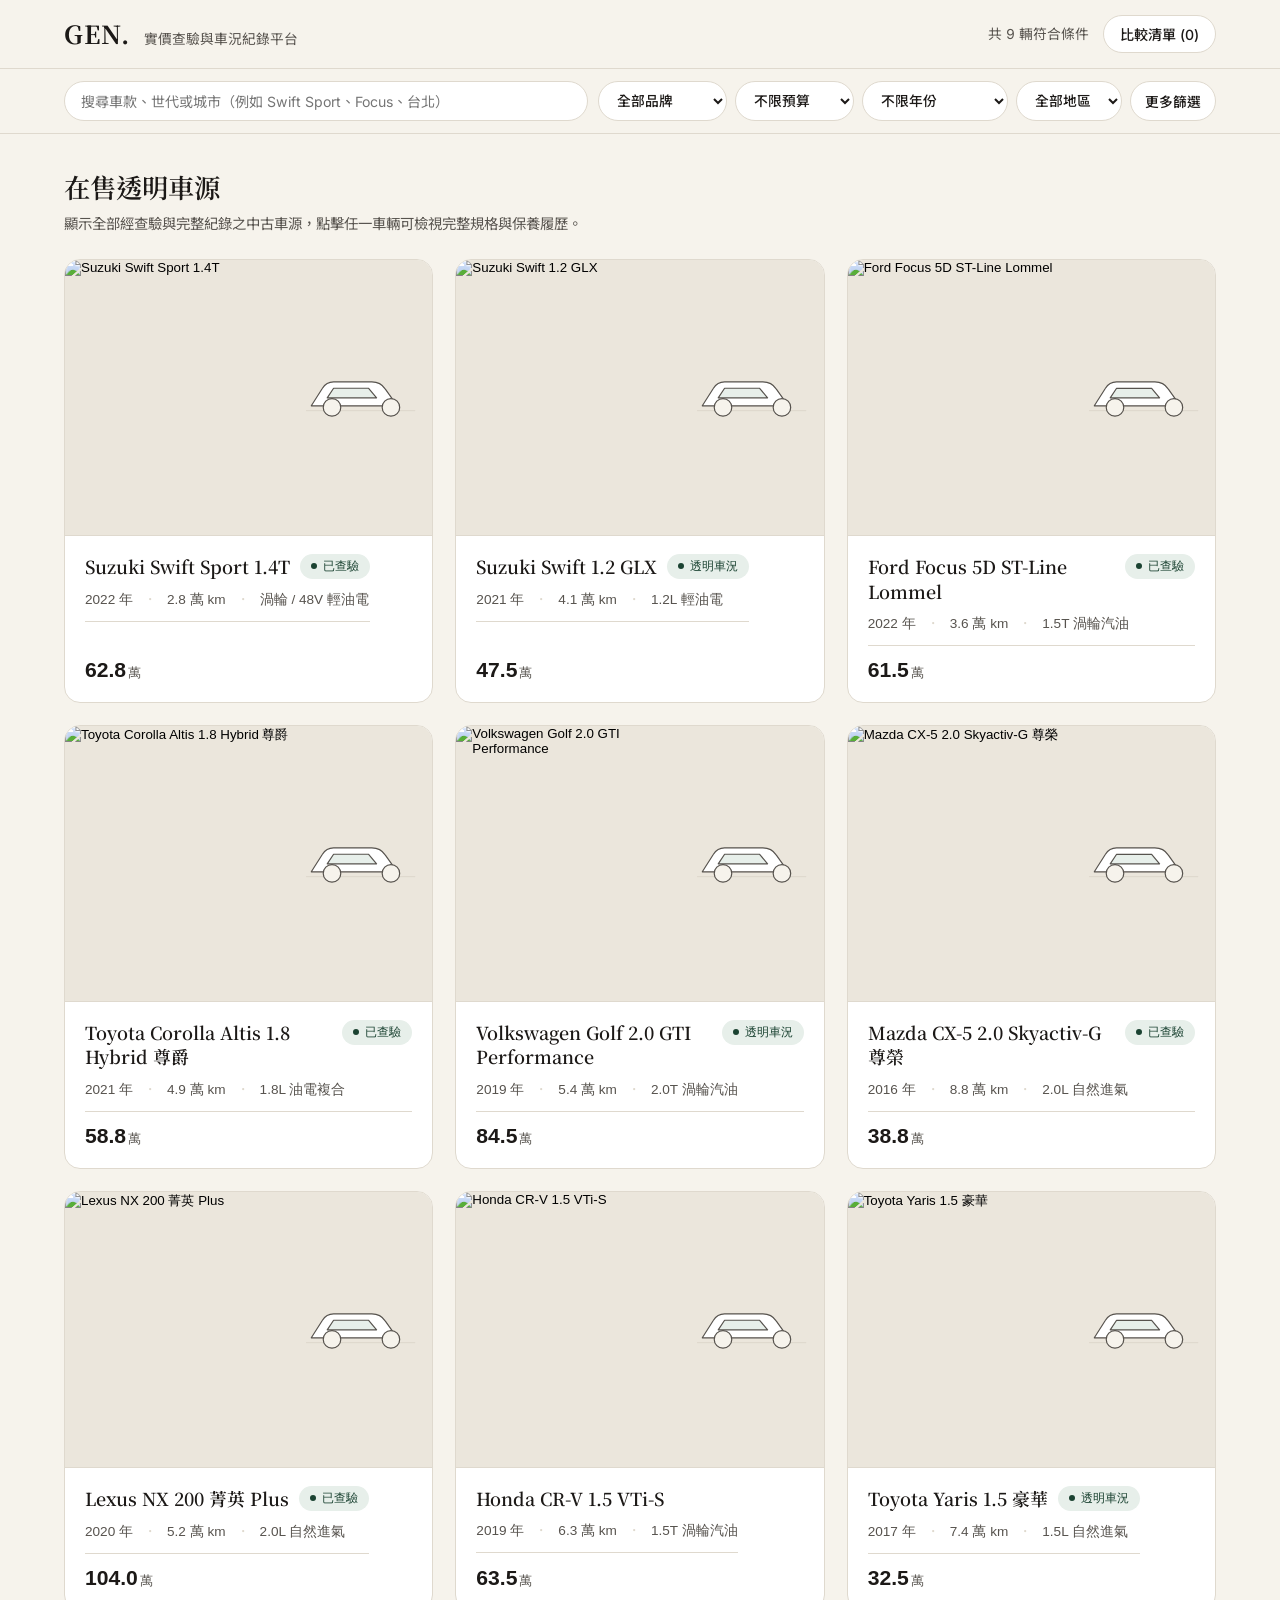
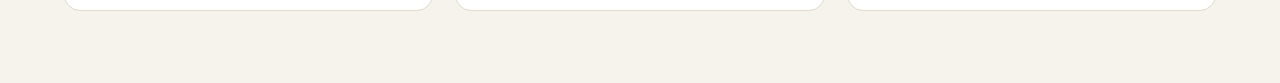
==== gen-market/index.html @ 0f8ecf7c "chore: update used car market database" ====
<!DOCTYPE html>
<html lang="zh-Hant-TW">
<head>
  <meta charset="UTF-8" />
  <meta name="viewport" content="width=device-width, initial-scale=1.0" />
  <title>GEN. — 透明誠實的中古車實價與規格平台</title>
  <link rel="preconnect" href="https://fonts.googleapis.com" />
  <link rel="preconnect" href="https://fonts.gstatic.com" crossorigin />
  <link href="https://fonts.googleapis.com/css2?family=Inter:wght@400;500;600&family=Noto+Sans+TC:wght@400;500;600&family=Noto+Serif+TC:wght@500;600;700&display=swap" rel="stylesheet" />
  <link rel="stylesheet" href="styles.css" />
</head>
<body>
  <!-- 簡潔單行頁首 -->
  <header class="site-header">
    <div class="container header-inner">
      <div class="brand-group">
        <a href="#" class="brand-wordmark">GEN.</a>
        <span class="brand-tagline">實價查驗與車況紀錄平台</span>
      </div>
      <div class="header-meta">
        <span class="result-count" id="resultCount">載入車源中...</span>
        <button type="button" class="btn-outline" id="btnCompareOpen">比較清單 (<span id="compareCount">0</span>)</button>
      </div>
    </div>
  </header>

  <!-- 1. 單行置頂冷靜篩選列 -->
  <div class="sticky-filter-bar">
    <div class="container filter-bar-inner">
      <div class="search-wrap">
        <input
          id="filterSearch"
          type="search"
          class="filter-search"
          placeholder="搜尋車款、世代或城市（例如 Swift Sport、Focus、台北）"
          aria-label="搜尋車款"
        />
      </div>

      <div class="filter-pills-row">
        <select id="filterBrand" class="pill-select" aria-label="選擇品牌">
          <option value="all">全部品牌</option>
        </select>

        <select id="filterBudget" class="pill-select" aria-label="預算區間">
          <option value="all">不限預算</option>
          <option value="0-35">35 萬以內</option>
          <option value="35-60">35 – 60 萬</option>
          <option value="60-90">60 – 90 萬</option>
          <option value="90-999">90 萬以上</option>
        </select>

        <select id="filterYear" class="pill-select" aria-label="出廠年份">
          <option value="all">不限年份</option>
          <option value="2022-2026">2022 年以後</option>
          <option value="2018-2021">2018 – 2021 年</option>
          <option value="2013-2017">2013 – 2017 年</option>
          <option value="2000-2012">2012 年以前</option>
        </select>

        <select id="filterCity" class="pill-select" aria-label="所在地區">
          <option value="all">全部地區</option>
          <option value="台北">台北</option>
          <option value="新北">新北</option>
          <option value="桃園">桃園</option>
          <option value="台中">台中</option>
          <option value="台南">台南</option>
          <option value="高雄">高雄</option>
        </select>

        <button type="button" class="pill-btn" id="btnMoreFilters">更多篩選</button>
      </div>
    </div>
  </div>

  <!-- 主列表區 -->
  <main class="container main-feed">
    <div class="feed-intro">
      <h1 class="feed-title">在售透明車源</h1>
      <p class="feed-sub" id="activeFilterSummary">顯示全部經查驗與完整紀錄之中古車源，點擊任一車輛可檢視完整規格與保養履歷。</p>
    </div>

    <div class="listing-grid" id="listingGrid"></div>

    <div class="empty-state hidden" id="emptyState">
      <h2 class="empty-title">目前沒有符合條件的車源</h2>
      <p>可以試著放寬預算區間或年份條件，或重設全部篩選。</p>
      <button type="button" class="btn-primary" id="btnResetFilters">重設全部篩選</button>
    </div>
  </main>

  <!-- 「更多篩選」右側滑出抽屜 -->
  <div class="drawer-backdrop" id="filterDrawerBackdrop" aria-hidden="true">
    <aside class="drawer-panel drawer-sm" role="dialog" aria-modal="true" aria-labelledby="filterDrawerTitle">
      <div class="drawer-header">
        <h2 class="drawer-title" id="filterDrawerTitle">更多篩選條件</h2>
        <button type="button" class="btn-ghost" id="btnCloseFilterDrawer">關閉</button>
      </div>
      <div class="drawer-content filter-drawer-body">
        <div class="filter-group">
          <label for="filterFuel">動力型式</label>
          <select id="filterFuel" class="drawer-select">
            <option value="all">全部動力</option>
            <option value="汽油">純汽油</option>
            <option value="油電">油電 / 輕油電</option>
            <option value="渦輪">渦輪增壓</option>
          </select>
        </div>

        <div class="filter-group">
          <label for="filterTrans">變速箱型式</label>
          <select id="filterTrans" class="drawer-select">
            <option value="all">不限變速箱</option>
            <option value="自排">傳統自排 (AT)</option>
            <option value="CVT">CVT 無段變速</option>
            <option value="雙離合">雙離合器自手排</option>
            <option value="手排">純手排</option>
          </select>
        </div>

        <div class="filter-group">
          <label for="filterSort">排序方式</label>
          <select id="filterSort" class="drawer-select">
            <option value="default">預設綜合排序</option>
            <option value="price-asc">售價由低到高</option>
            <option value="price-desc">售價由高到低</option>
            <option value="year-desc">年份由新到舊</option>
            <option value="mileage-asc">里程由少到多</option>
          </select>
        </div>

        <label class="checkbox-row">
          <input type="checkbox" id="filterVerifiedOnly" />
          <span>僅顯示「已查驗 / 透明車況」車源</span>
        </label>
      </div>
      <div class="drawer-footer">
        <button type="button" class="btn-outline" id="btnResetInDrawer">清除條件</button>
        <button type="button" class="btn-primary" id="btnApplyFilterDrawer">套用篩選</button>
      </div>
    </aside>
  </div>

  <!-- 3. 車輛細節滑出抽屜 (Slide-Over Detail Drawer) -->
  <div class="drawer-backdrop" id="detailDrawerBackdrop" aria-hidden="true">
    <aside class="drawer-panel drawer-lg" role="dialog" aria-modal="true" aria-labelledby="detailTitle">
      <div class="drawer-header">
        <div class="drawer-header-meta" id="detailHeaderMeta"></div>
        <button type="button" class="btn-ghost" id="btnCloseDetailDrawer">關閉</button>
      </div>

      <div class="drawer-content">
        <div class="detail-hero">
          <div class="detail-photo-box">
            <img id="detailPhoto" alt="" />
          </div>
          <div class="detail-summary">
            <h2 class="detail-title" id="detailTitle"></h2>
            <p class="detail-subtitle" id="detailSubtitle"></p>
            <div class="detail-price-row">
              <span class="detail-price tabular" id="detailPrice"></span>
              <span class="detail-msrp tabular" id="detailMsrp"></span>
            </div>
            <div class="detail-key-strip tabular" id="detailKeyStrip"></div>
          </div>
        </div>

        <!-- 抽屜內三大乾淨頁籤 -->
        <div class="drawer-tabs" role="tablist">
          <button type="button" class="drawer-tab active" role="tab" data-tab="specs">核心規格</button>
          <button type="button" class="drawer-tab" role="tab" data-tab="records">保養與紀錄</button>
          <button type="button" class="drawer-tab" role="tab" data-tab="features">配備清單</button>
        </div>

        <div class="drawer-tab-panel" id="detailTabBody"></div>
      </div>

      <div class="drawer-footer">
        <button type="button" class="btn-outline" id="btnToggleCompare">加入比較清單</button>
        <button type="button" class="btn-primary" id="btnReserveView">預約現場看車</button>
      </div>
    </aside>
  </div>

  <!-- 比較清單抽屜 -->
  <div class="drawer-backdrop" id="compareDrawerBackdrop" aria-hidden="true">
    <aside class="drawer-panel drawer-lg" role="dialog" aria-modal="true" aria-labelledby="compareTitle">
      <div class="drawer-header">
        <h2 class="drawer-title" id="compareTitle">車款規格比較</h2>
        <button type="button" class="btn-ghost" id="btnCloseCompareDrawer">關閉</button>
      </div>
      <div class="drawer-content" id="compareBody"></div>
    </aside>
  </div>

  <script src="app.js"></script>
</body>
</html>
---- gen-market/styles.css ----
:root {
  --bg-cream: #F6F3EC;
  --bg-sand: #EBE6DC;
  --bg-white: #FFFFFF;
  --border-warm: #DFD9CE;
  --text-roast: #1C1917;
  --text-stone: #57534E;
  --text-muted: #78716C;
  --green-forest: #1B4332;
  --green-sage: #E7EFEA;

  --font-serif: "Noto Serif TC", Georgia, serif;
  --font-sans: "Inter", "Noto Sans TC", -apple-system, BlinkMacSystemFont, sans-serif;
  --radius-card: 16px;
}

* {
  box-sizing: border-box;
  margin: 0;
  padding: 0;
}

body {
  background-color: var(--bg-cream);
  color: var(--text-roast);
  font-family: var(--font-sans);
  line-height: 1.6;
  -webkit-font-smoothing: antialiased;
}

.tabular {
  font-variant-numeric: tabular-nums;
}

.hidden {
  display: none !important;
}

.container {
  max-width: 1200px;
  margin: 0 auto;
  padding: 0 24px;
}

/* Header */
.site-header {
  background-color: var(--bg-cream);
  border-bottom: 1px solid var(--border-warm);
}

.header-inner {
  height: 68px;
  display: flex;
  align-items: center;
  justify-content: space-between;
  gap: 16px;
}

.brand-group {
  display: flex;
  align-items: baseline;
  gap: 14px;
}

.brand-wordmark {
  font-family: var(--font-serif);
  font-size: 1.55rem;
  font-weight: 700;
  letter-spacing: 0.03em;
  color: var(--text-roast);
  text-decoration: none;
}

.brand-tagline {
  font-size: 0.86rem;
  color: var(--text-stone);
}

.header-meta {
  display: flex;
  align-items: center;
  gap: 14px;
}

.result-count {
  font-size: 0.86rem;
  color: var(--text-stone);
  font-variant-numeric: tabular-nums;
}

/* Buttons & Pills */
.btn-primary,
.btn-outline,
.btn-ghost {
  display: inline-flex;
  align-items: center;
  justify-content: center;
  border-radius: 9999px;
  font-family: var(--font-sans);
  font-size: 0.88rem;
  font-weight: 500;
  cursor: pointer;
  transition: background-color 0.16s ease, border-color 0.16s ease, color 0.16s ease;
}

.btn-primary {
  padding: 10px 22px;
  background-color: var(--green-forest);
  color: var(--bg-white);
  border: 1px solid var(--green-forest);
}

.btn-primary:hover {
  background-color: #143326;
  border-color: #143326;
}

.btn-outline {
  padding: 8px 16px;
  background-color: var(--bg-white);
  color: var(--text-roast);
  border: 1px solid var(--border-warm);
}

.btn-outline:hover {
  border-color: var(--green-forest);
  color: var(--green-forest);
}

.btn-ghost {
  padding: 6px 14px;
  background-color: var(--bg-cream);
  color: var(--text-roast);
  border: 1px solid var(--border-warm);
}

.btn-ghost:hover {
  border-color: var(--green-forest);
}

.trust-pill {
  display: inline-flex;
  align-items: center;
  gap: 6px;
  padding: 4px 11px;
  border-radius: 9999px;
  background-color: var(--green-sage);
  color: var(--green-forest);
  font-size: 0.78rem;
  font-weight: 500;
  white-space: nowrap;
}

.trust-pill::before {
  content: "";
  width: 6px;
  height: 6px;
  border-radius: 9999px;
  background-color: var(--green-forest);
}

/* 1. 單行置頂冷靜篩選列 */
.sticky-filter-bar {
  position: sticky;
  top: 0;
  z-index: 30;
  background-color: var(--bg-cream);
  border-bottom: 1px solid var(--border-warm);
  padding: 12px 0;
}

.filter-bar-inner {
  display: flex;
  align-items: center;
  gap: 10px;
}

.search-wrap {
  flex: 1 1 260px;
  min-width: 200px;
}

.filter-search {
  width: 100%;
  height: 40px;
  padding: 0 16px;
  border-radius: 9999px;
  border: 1px solid var(--border-warm);
  background-color: var(--bg-white);
  color: var(--text-roast);
  font-family: var(--font-sans);
  font-size: 0.88rem;
  outline: none;
  transition: border-color 0.16s ease;
}

.filter-search:focus {
  border-color: var(--green-forest);
}

.filter-pills-row {
  display: flex;
  align-items: center;
  gap: 8px;
  flex-wrap: wrap;
}

.pill-select,
.pill-btn {
  height: 40px;
  padding: 0 14px;
  border-radius: 9999px;
  border: 1px solid var(--border-warm);
  background-color: var(--bg-white);
  color: var(--text-roast);
  font-family: var(--font-sans);
  font-size: 0.86rem;
  font-weight: 500;
  cursor: pointer;
  outline: none;
  transition: border-color 0.16s ease, background-color 0.16s ease;
}

.pill-select:focus,
.pill-select:hover,
.pill-btn:hover {
  border-color: var(--green-forest);
}

.pill-btn.active {
  background-color: var(--green-sage);
  border-color: var(--green-forest);
  color: var(--green-forest);
}

/* Main Feed */
.main-feed {
  padding-top: 32px;
  padding-bottom: 72px;
}

.feed-intro {
  margin-bottom: 24px;
}

.feed-title {
  font-family: var(--font-serif);
  font-size: 1.65rem;
  font-weight: 600;
  color: var(--text-roast);
  margin-bottom: 4px;
}

.feed-sub {
  font-size: 0.9rem;
  color: var(--text-stone);
}

/* 2. 克制俐落的列表卡片 */
.listing-grid {
  display: grid;
  grid-template-columns: repeat(3, 1fr);
  gap: 22px;
}

.listing-card {
  background-color: var(--bg-white);
  border: 1px solid var(--border-warm);
  border-radius: var(--radius-card);
  overflow: hidden;
  cursor: pointer;
  text-align: left;
  display: flex;
  flex-direction: column;
  transition: border-color 0.18s ease;
}

.listing-card:hover {
  border-color: var(--green-forest);
}

.card-photo-wrap {
  width: 100%;
  aspect-ratio: 4 / 3;
  background-color: var(--bg-sand);
  border-bottom: 1px solid var(--border-warm);
  overflow: hidden;
  display: flex;
  align-items: center;
  justify-content: center;
}

.card-photo-wrap img {
  width: 100%;
  height: 100%;
  object-fit: cover;
  display: block;
}

.card-photo-fallback {
  width: 64%;
  height: 64%;
  color: var(--text-stone);
}

.card-body {
  padding: 18px 20px 20px;
  display: flex;
  flex-direction: column;
  gap: 12px;
  flex: 1;
}

.card-title-row {
  display: flex;
  align-items: flex-start;
  justify-content: space-between;
  gap: 10px;
}

.card-title {
  font-family: var(--font-serif);
  font-size: 1.12rem;
  font-weight: 600;
  line-height: 1.38;
  color: var(--text-roast);
}

/* 單行 3 項關鍵指標 */
.card-metrics-row {
  display: flex;
  align-items: center;
  gap: 10px;
  font-size: 0.85rem;
  color: var(--text-stone);
  font-variant-numeric: tabular-nums;
  padding-bottom: 12px;
  border-bottom: 1px solid var(--border-warm);
  white-space: nowrap;
  overflow: hidden;
  text-overflow: ellipsis;
}

.metric-sep {
  color: var(--border-warm);
}

.card-price-row {
  display: flex;
  align-items: baseline;
  justify-content: space-between;
  margin-top: auto;
}

.card-price {
  font-size: 1.32rem;
  font-weight: 600;
  color: var(--text-roast);
  font-variant-numeric: tabular-nums;
}

.card-price-unit {
  font-size: 0.84rem;
  font-weight: 400;
  color: var(--text-stone);
  margin-left: 2px;
}

/* Empty State */
.empty-state {
  background-color: var(--bg-white);
  border: 1px solid var(--border-warm);
  border-radius: var(--radius-card);
  padding: 48px 24px;
  text-align: center;
  display: grid;
  justify-items: center;
  gap: 12px;
}

.empty-title {
  font-family: var(--font-serif);
  font-size: 1.25rem;
  color: var(--text-roast);
}

.empty-state p {
  color: var(--text-stone);
  font-size: 0.92rem;
}

/* 3. 滑出抽屜 (Slide-Over Drawer) */
.drawer-backdrop {
  position: fixed;
  inset: 0;
  z-index: 60;
  background-color: rgba(28, 25, 23, 0.34);
  display: none;
  justify-content: flex-end;
}

.drawer-backdrop.open {
  display: flex;
}

.drawer-panel {
  height: 100%;
  background-color: var(--bg-white);
  border-left: 1px solid var(--border-warm);
  display: flex;
  flex-direction: column;
  animation: slideInRight 0.22s ease-out;
}

.drawer-sm {
  width: 100%;
  max-width: 400px;
}

.drawer-lg {
  width: 100%;
  max-width: 640px;
}

@keyframes slideInRight {
  from { transform: translateX(24px); opacity: 0.6; }
  to { transform: translateX(0); opacity: 1; }
}

.drawer-header {
  padding: 18px 24px;
  border-bottom: 1px solid var(--border-warm);
  display: flex;
  align-items: center;
  justify-content: space-between;
  gap: 12px;
}

.drawer-header-meta {
  display: flex;
  align-items: center;
  gap: 8px;
  flex-wrap: wrap;
}

.drawer-title {
  font-family: var(--font-serif);
  font-size: 1.25rem;
  font-weight: 600;
  color: var(--text-roast);
}

.drawer-content {
  flex: 1;
  overflow-y: auto;
  padding: 24px;
}

.drawer-footer {
  padding: 16px 24px;
  border-top: 1px solid var(--border-warm);
  background-color: var(--bg-cream);
  display: flex;
  justify-content: flex-end;
  gap: 10px;
}

/* Filter Drawer Body */
.filter-drawer-body {
  display: grid;
  gap: 20px;
  align-content: start;
}

.filter-group label {
  display: block;
  font-size: 0.86rem;
  font-weight: 500;
  color: var(--text-roast);
  margin-bottom: 8px;
}

.drawer-select {
  width: 100%;
  height: 42px;
  padding: 0 12px;
  border-radius: 10px;
  border: 1px solid var(--border-warm);
  background-color: var(--bg-cream);
  color: var(--text-roast);
  font-family: var(--font-sans);
  font-size: 0.9rem;
}

.checkbox-row {
  display: flex;
  align-items: center;
  gap: 10px;
  padding: 12px 14px;
  border-radius: 12px;
  border: 1px solid var(--border-warm);
  background-color: var(--bg-cream);
  font-size: 0.9rem;
  cursor: pointer;
}

.checkbox-row input {
  accent-color: var(--green-forest);
  width: 16px;
  height: 16px;
}

/* Detail Drawer Hero & Tabs */
.detail-hero {
  display: grid;
  grid-template-columns: 200px 1fr;
  gap: 20px;
  padding-bottom: 20px;
  border-bottom: 1px solid var(--border-warm);
  margin-bottom: 20px;
}

.detail-photo-box {
  width: 100%;
  aspect-ratio: 4 / 3;
  border-radius: 12px;
  border: 1px solid var(--border-warm);
  background-color: var(--bg-sand);
  overflow: hidden;
  display: flex;
  align-items: center;
  justify-content: center;
}

.detail-photo-box img {
  width: 100%;
  height: 100%;
  object-fit: cover;
}

.detail-title {
  font-family: var(--font-serif);
  font-size: 1.38rem;
  font-weight: 600;
  color: var(--text-roast);
  margin-bottom: 4px;
}

.detail-subtitle {
  font-size: 0.88rem;
  color: var(--text-stone);
  margin-bottom: 12px;
}

.detail-price-row {
  display: flex;
  align-items: baseline;
  gap: 12px;
  margin-bottom: 10px;
}

.detail-price {
  font-size: 1.55rem;
  font-weight: 600;
  color: var(--green-forest);
}

.detail-msrp {
  font-size: 0.85rem;
  color: var(--text-muted);
}

.detail-key-strip {
  font-size: 0.86rem;
  color: var(--text-stone);
}

.drawer-tabs {
  display: flex;
  gap: 8px;
  margin-bottom: 20px;
  border-bottom: 1px solid var(--border-warm);
  padding-bottom: 12px;
}

.drawer-tab {
  border-radius: 9999px;
  padding: 7px 16px;
  font-size: 0.86rem;
  font-weight: 500;
  background-color: var(--bg-cream);
  color: var(--text-stone);
  border: 1px solid var(--border-warm);
  cursor: pointer;
}

.drawer-tab.active {
  background-color: var(--green-forest);
  border-color: var(--green-forest);
  color: var(--bg-white);
}

.spec-table {
  display: grid;
  grid-template-columns: repeat(2, 1fr);
  gap: 10px;
}

.spec-item {
  padding: 12px 14px;
  border-radius: 12px;
  border: 1px solid var(--border-warm);
  background-color: var(--bg-cream);
}

.spec-k {
  font-size: 0.78rem;
  color: var(--text-stone);
  margin-bottom: 2px;
}

.spec-v {
  font-size: 0.92rem;
  font-weight: 500;
  color: var(--text-roast);
  font-variant-numeric: tabular-nums;
}

.record-list {
  display: grid;
  gap: 12px;
}

.record-card {
  padding: 14px 16px;
  border-radius: 12px;
  border: 1px solid var(--border-warm);
  background-color: var(--bg-cream);
}

.record-head {
  display: flex;
  justify-content: space-between;
  gap: 10px;
  font-weight: 500;
  font-size: 0.92rem;
  margin-bottom: 4px;
}

.record-note {
  font-size: 0.86rem;
  color: var(--text-stone);
}

.feature-group {
  margin-bottom: 18px;
}

.feature-group h4 {
  font-family: var(--font-serif);
  font-size: 1rem;
  margin-bottom: 10px;
  color: var(--text-roast);
}

.feature-pills {
  display: flex;
  flex-wrap: wrap;
  gap: 8px;
}

.feature-pill {
  padding: 6px 12px;
  border-radius: 9999px;
  border: 1px solid var(--border-warm);
  background-color: var(--bg-cream);
  font-size: 0.84rem;
  color: var(--text-roast);
}

/* Compare Table */
.compare-table {
  width: 100%;
  border-collapse: collapse;
  font-size: 0.88rem;
}

.compare-table th,
.compare-table td {
  padding: 10px 12px;
  border-bottom: 1px solid var(--border-warm);
  text-align: left;
}

.compare-table th {
  color: var(--text-stone);
  font-weight: 500;
  width: 110px;
}

/* RWD */
@media (max-width: 1024px) {
  .listing-grid {
    grid-template-columns: repeat(2, 1fr);
  }
  .filter-bar-inner {
    flex-direction: column;
    align-items: stretch;
  }
}

@media (max-width: 640px) {
  .listing-grid {
    grid-template-columns: 1fr;
  }
  .detail-hero,
  .spec-table {
    grid-template-columns: 1fr;
  }
  .brand-tagline {
    display: none;
  }
}
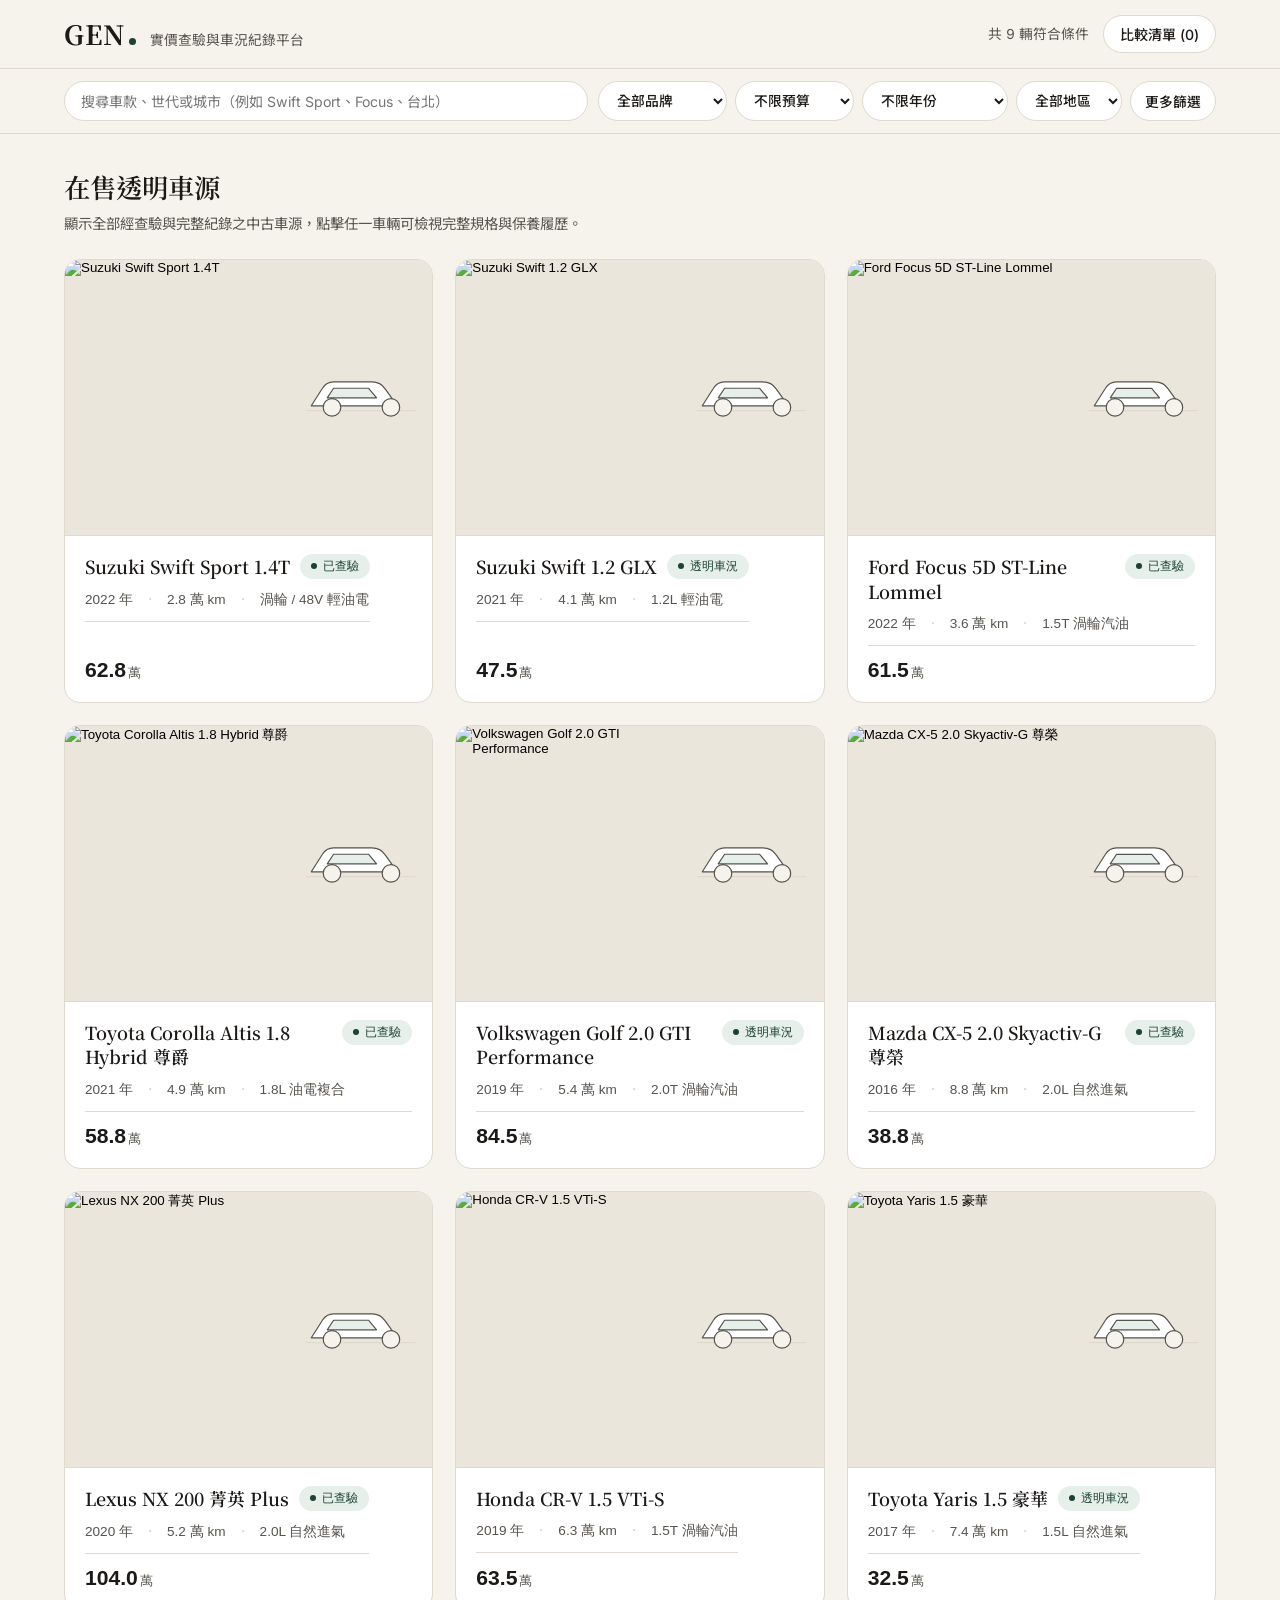
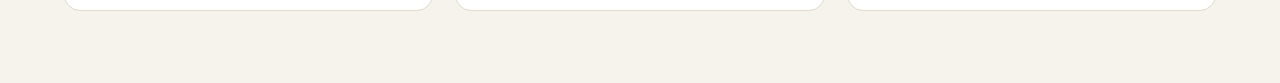
==== commit 5d7a8b33: "chore: update used car market database" ====
--- a/gen-market/index.html
+++ b/gen-market/index.html
@@ -4,6 +4,7 @@
   <meta charset="UTF-8" />
   <meta name="viewport" content="width=device-width, initial-scale=1.0" />
   <title>GEN. — 透明誠實的中古車實價與規格平台</title>
+  <link rel="icon" type="image/jpeg" href="../assets/gen-logo.jpg" />
   <link rel="preconnect" href="https://fonts.googleapis.com" />
   <link rel="preconnect" href="https://fonts.gstatic.com" crossorigin />
   <link href="https://fonts.googleapis.com/css2?family=Inter:wght@400;500;600&family=Noto+Sans+TC:wght@400;500;600&family=Noto+Serif+TC:wght@500;600;700&display=swap" rel="stylesheet" />
@@ -14,7 +15,7 @@
   <header class="site-header">
     <div class="container header-inner">
       <div class="brand-group">
-        <a href="#" class="brand-wordmark">GEN.</a>
+        <a href="#" class="brand-wordmark">GEN<span class="brand-dot" aria-hidden="true"></span></a>
         <span class="brand-tagline">實價查驗與車況紀錄平台</span>
       </div>
       <div class="header-meta">
--- a/gen-market/styles.css
+++ b/gen-market/styles.css
@@ -64,11 +64,23 @@
 
 .brand-wordmark {
   font-family: var(--font-serif);
-  font-size: 1.55rem;
+  font-size: 1.65rem;
   font-weight: 700;
-  letter-spacing: 0.03em;
+  letter-spacing: 0.02em;
   color: var(--text-roast);
   text-decoration: none;
+  display: inline-flex;
+  align-items: baseline;
+  gap: 3px;
+}
+
+.brand-dot {
+  width: 7px;
+  height: 7px;
+  border-radius: 9999px;
+  background-color: var(--green-forest);
+  display: inline-block;
+  flex-shrink: 0;
 }
 
 .brand-tagline {
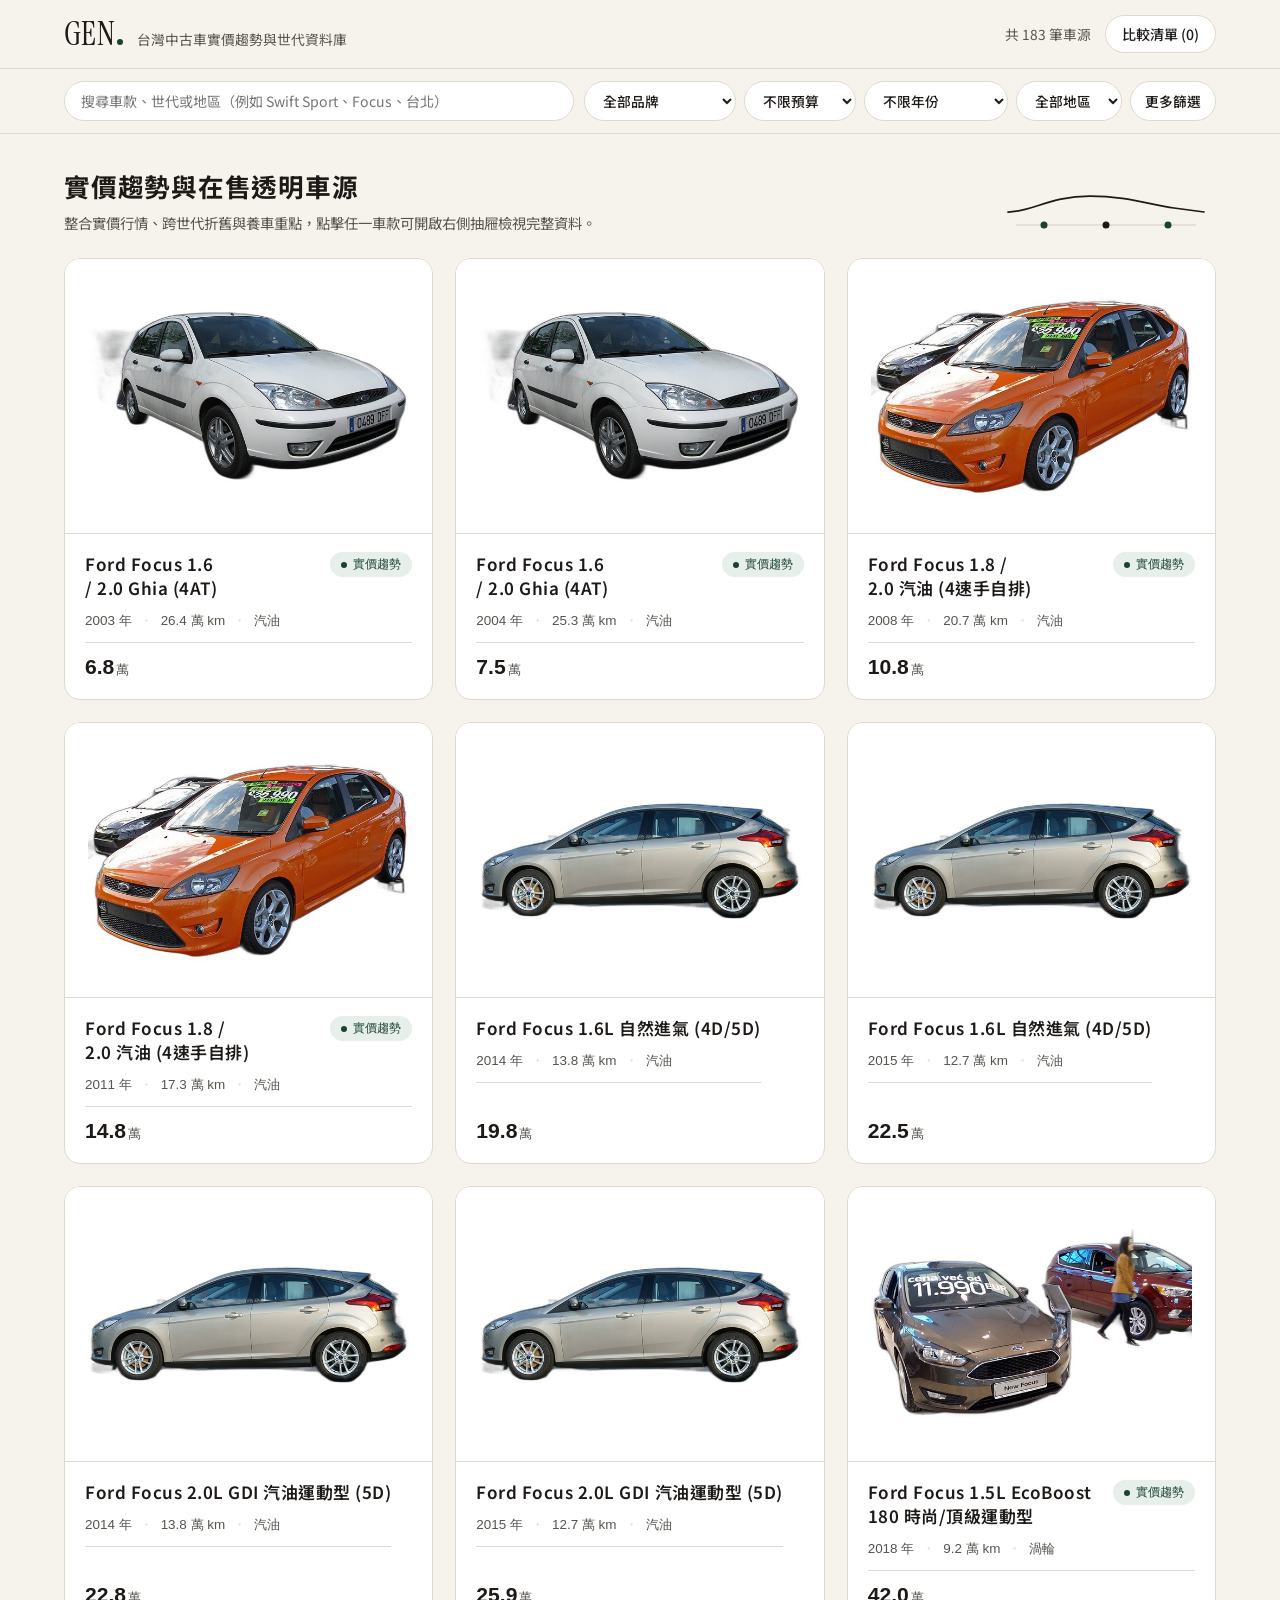
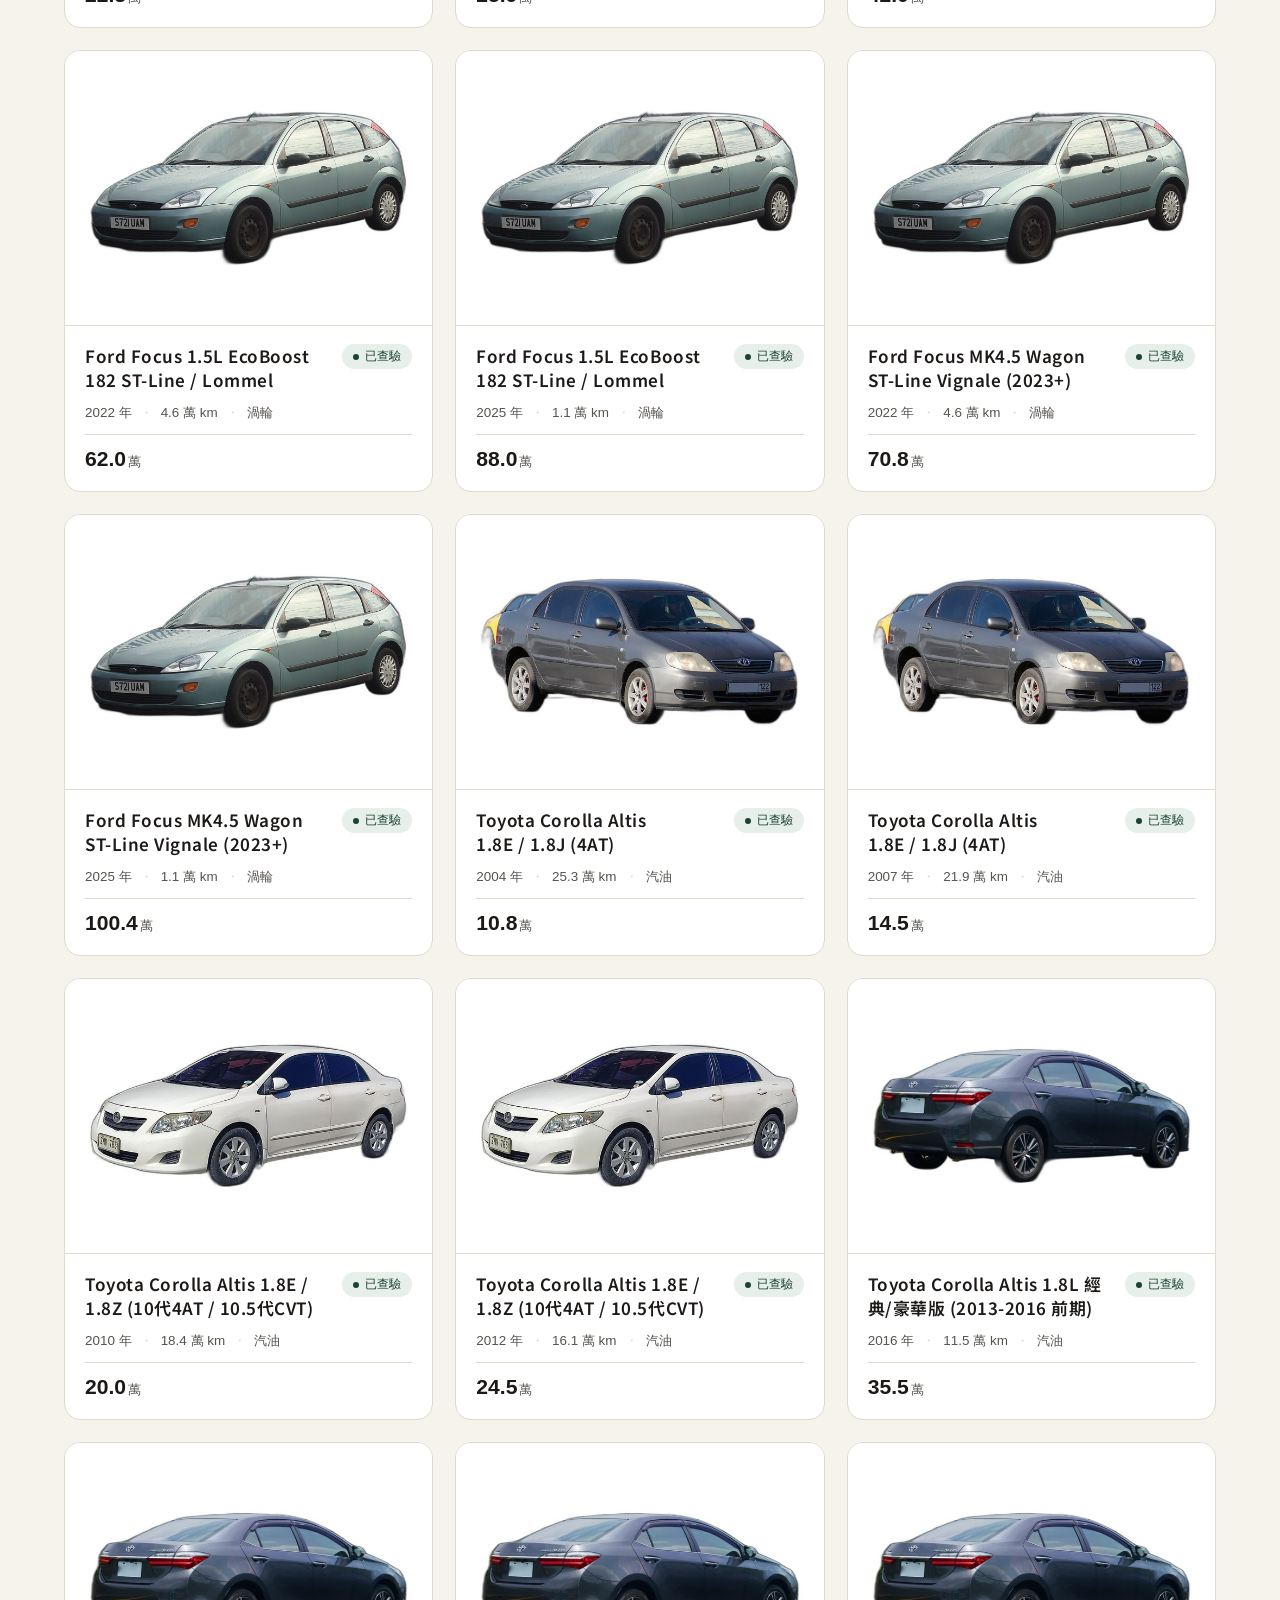
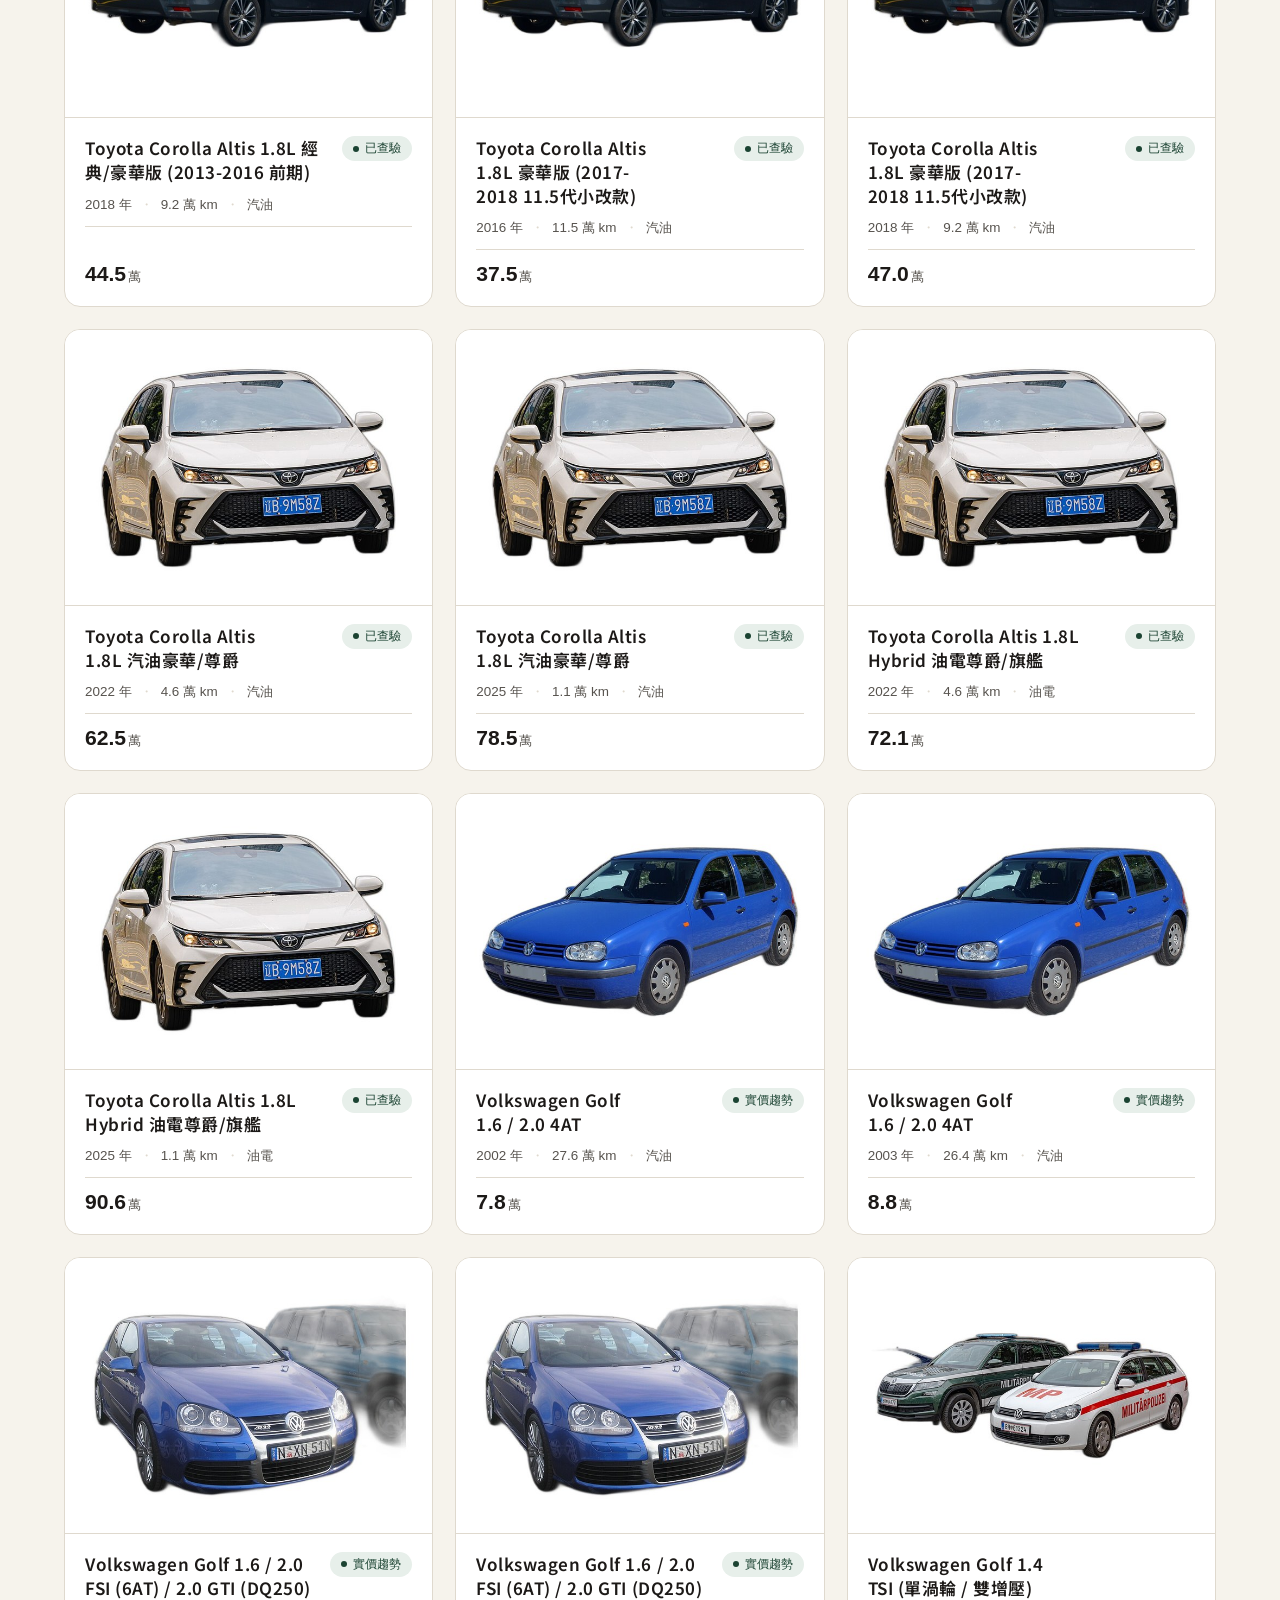
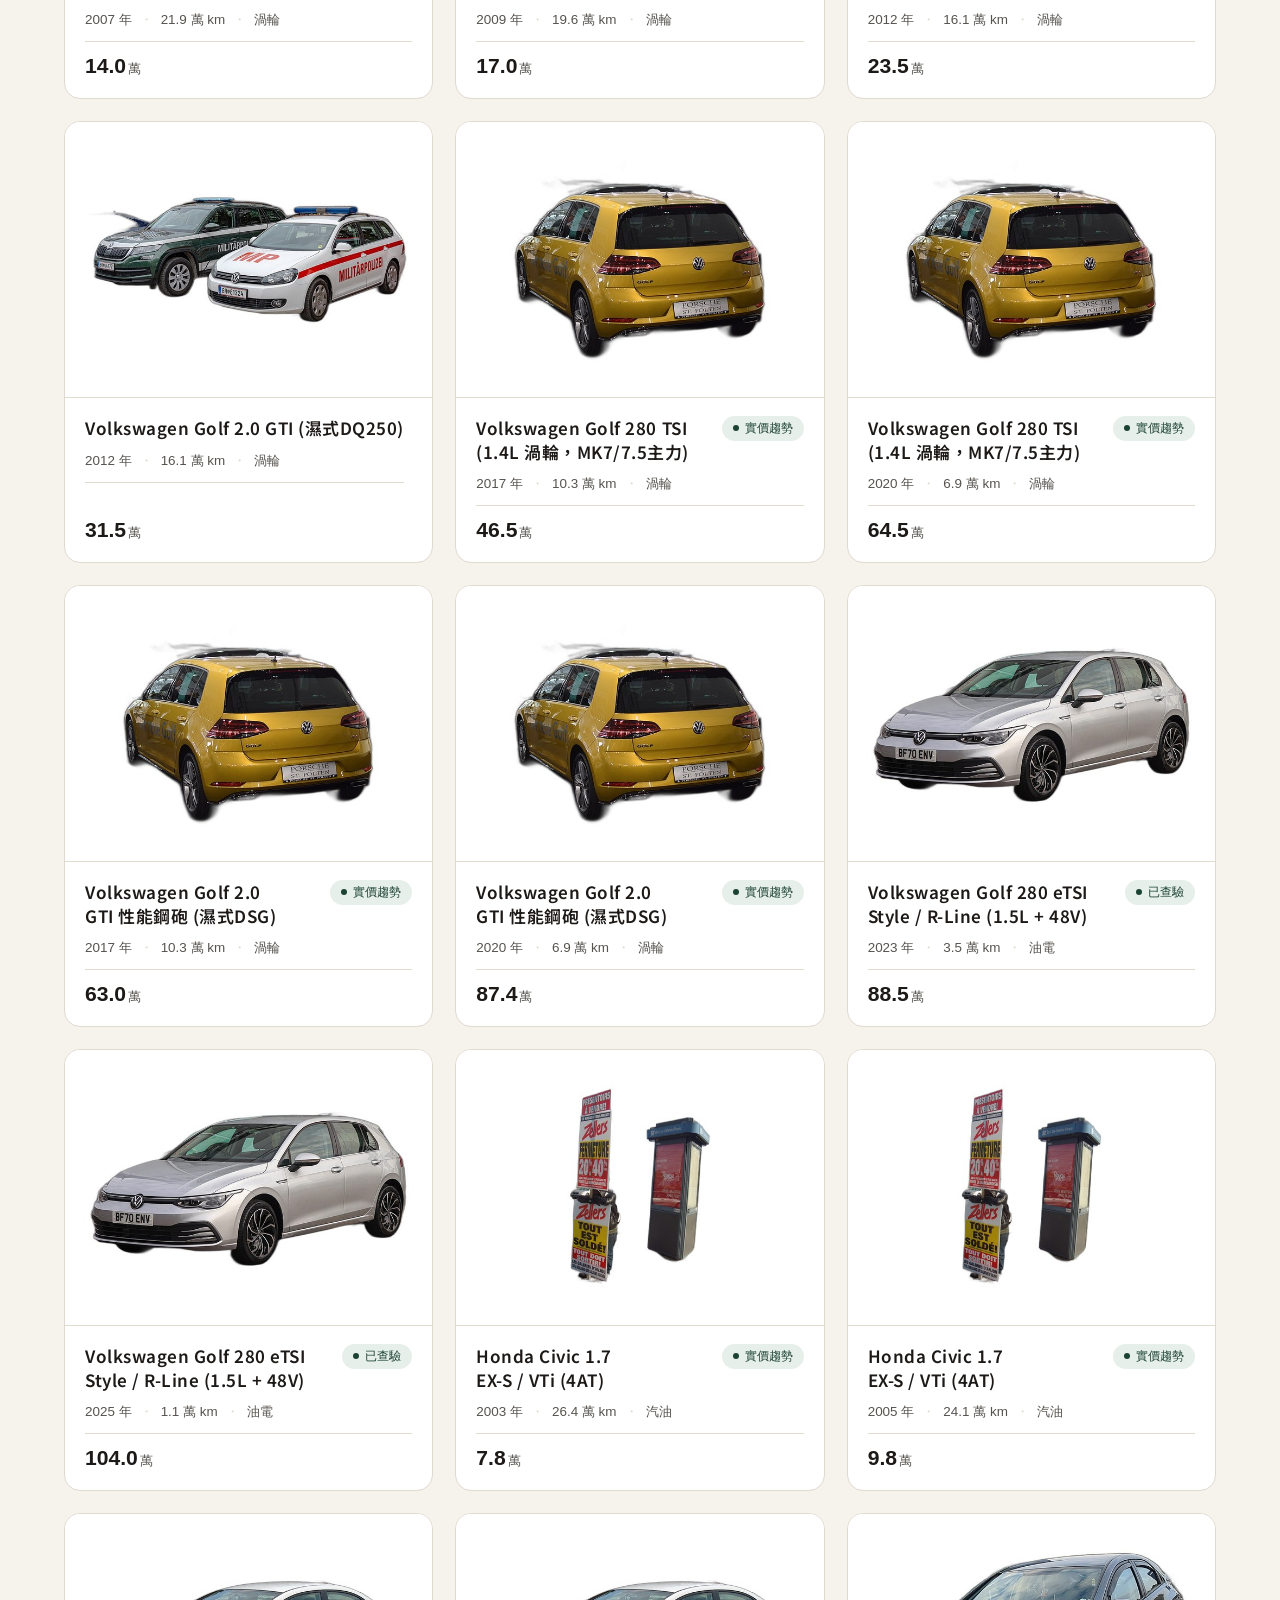
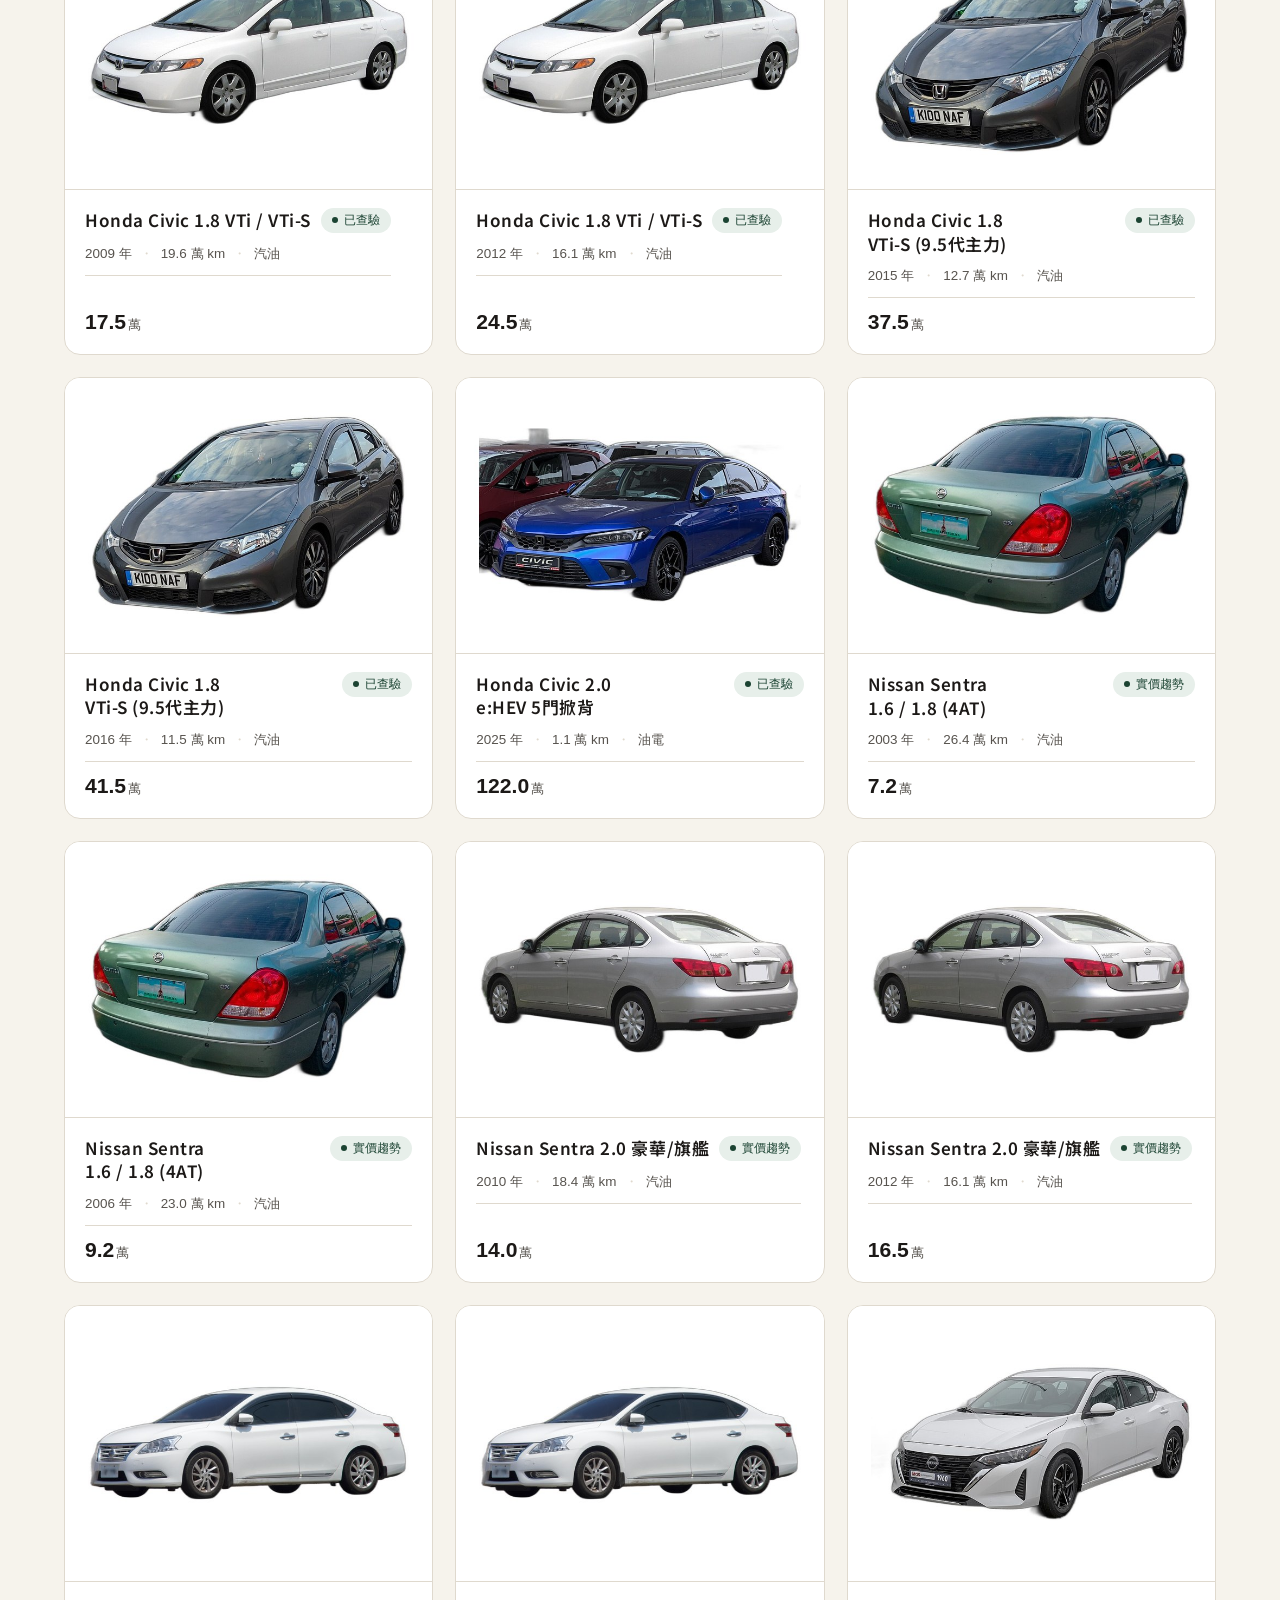
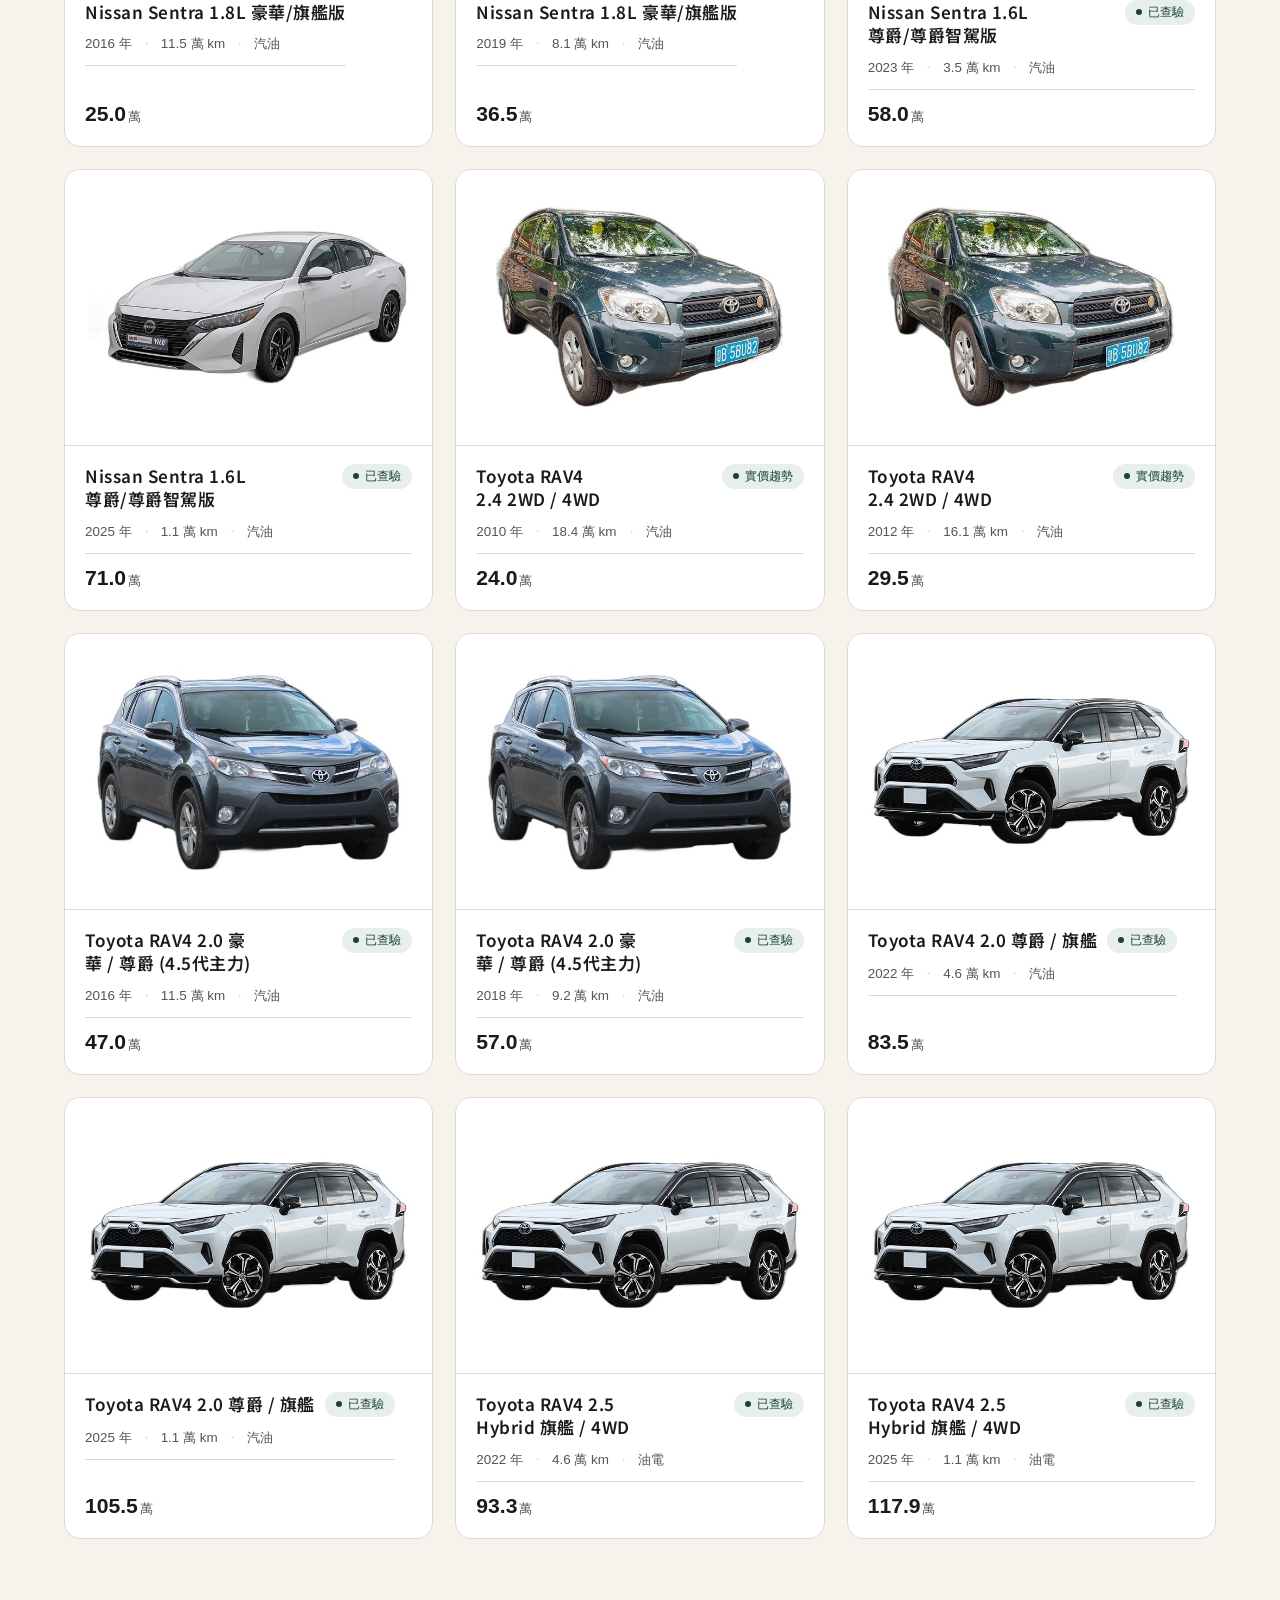
==== commit ff8484b7: "chore: update used car market database" ====
--- a/gen-market/index.html
+++ b/gen-market/index.html
@@ -3,20 +3,20 @@
 <head>
   <meta charset="UTF-8" />
   <meta name="viewport" content="width=device-width, initial-scale=1.0" />
-  <title>GEN. — 透明誠實的中古車實價與規格平台</title>
+  <title>GEN. — 台灣中古車實價趨勢與世代資料庫</title>
   <link rel="icon" type="image/jpeg" href="../assets/gen-logo.jpg" />
   <link rel="preconnect" href="https://fonts.googleapis.com" />
   <link rel="preconnect" href="https://fonts.gstatic.com" crossorigin />
-  <link href="https://fonts.googleapis.com/css2?family=Inter:wght@400;500;600&family=Noto+Sans+TC:wght@400;500;600&family=Noto+Serif+TC:wght@500;600;700&display=swap" rel="stylesheet" />
+  <link href="https://fonts.googleapis.com/css2?family=Instrument+Serif&family=Inter:wght@400;500;600&family=Noto+Sans+TC:wght@400;500;600;700&display=swap" rel="stylesheet" />
   <link rel="stylesheet" href="styles.css" />
 </head>
 <body>
-  <!-- 簡潔單行頁首 -->
+  <!-- 頂部品牌列：原生 HTML/CSS 繪製 GEN. 字標，透明底色、置左不偏移 -->
   <header class="site-header">
     <div class="container header-inner">
       <div class="brand-group">
-        <a href="#" class="brand-wordmark">GEN<span class="brand-dot" aria-hidden="true"></span></a>
-        <span class="brand-tagline">實價查驗與車況紀錄平台</span>
+        <a href="#" class="brand-wordmark" aria-label="GEN.">GEN<span class="brand-dot" aria-hidden="true"></span></a>
+        <span class="brand-tagline">台灣中古車實價趨勢與世代資料庫</span>
       </div>
       <div class="header-meta">
         <span class="result-count" id="resultCount">載入車源中...</span>
@@ -25,7 +25,7 @@
     </div>
   </header>
 
-  <!-- 1. 單行置頂冷靜篩選列 -->
+  <!-- 單行置頂冷靜篩選列 -->
   <div class="sticky-filter-bar">
     <div class="container filter-bar-inner">
       <div class="search-wrap">
@@ -33,7 +33,7 @@
           id="filterSearch"
           type="search"
           class="filter-search"
-          placeholder="搜尋車款、世代或城市（例如 Swift Sport、Focus、台北）"
+          placeholder="搜尋車款、世代或地區（例如 Swift Sport、Focus、台北）"
           aria-label="搜尋車款"
         />
       </div>
@@ -77,8 +77,18 @@
   <!-- 主列表區 -->
   <main class="container main-feed">
     <div class="feed-intro">
-      <h1 class="feed-title">在售透明車源</h1>
-      <p class="feed-sub" id="activeFilterSummary">顯示全部經查驗與完整紀錄之中古車源，點擊任一車輛可檢視完整規格與保養履歷。</p>
+      <div class="feed-intro-copy">
+        <h1 class="feed-title">實價趨勢與在售透明車源</h1>
+        <p class="feed-sub" id="activeFilterSummary">整合實價行情、跨世代折舊與養車重點，點擊任一車款可開啟右側抽屜檢視完整資料。</p>
+      </div>
+      <!-- 極簡無外框車頂線條與三節點世代時間軸矢量圖（Tight-cropped 2D SVG） -->
+      <svg class="feed-roofline-svg" viewBox="0 0 220 44" fill="none" aria-hidden="true">
+        <path d="M12 22 C36 22, 54 6, 94 6 C128 6, 152 14, 178 18 L208 22" stroke="#1C1917" stroke-width="1.75" stroke-linecap="round" stroke-linejoin="round" />
+        <line x1="20" y1="35" x2="200" y2="35" stroke="#DFD9CE" stroke-width="1.5" />
+        <circle cx="48" cy="35" r="3.5" fill="#1B4332" />
+        <circle cx="110" cy="35" r="3.5" fill="#1C1917" />
+        <circle cx="172" cy="35" r="3.5" fill="#1B4332" />
+      </svg>
     </div>
 
     <div class="listing-grid" id="listingGrid"></div>
@@ -102,9 +112,10 @@
           <label for="filterFuel">動力型式</label>
           <select id="filterFuel" class="drawer-select">
             <option value="all">全部動力</option>
-            <option value="汽油">純汽油</option>
+            <option value="汽油">自然進氣汽油</option>
+            <option value="渦輪">渦輪增壓</option>
             <option value="油電">油電 / 輕油電</option>
-            <option value="渦輪">渦輪增壓</option>
+            <option value="柴油">柴油動力</option>
           </select>
         </div>
 
@@ -132,7 +143,7 @@
 
         <label class="checkbox-row">
           <input type="checkbox" id="filterVerifiedOnly" />
-          <span>僅顯示「已查驗 / 透明車況」車源</span>
+          <span>僅顯示「已查驗 / 實價趨勢」穩健車源</span>
         </label>
       </div>
       <div class="drawer-footer">
@@ -142,7 +153,7 @@
     </aside>
   </div>
 
-  <!-- 3. 車輛細節滑出抽屜 (Slide-Over Detail Drawer) -->
+  <!-- 車輛細節滑出抽屜 (Slide-Over Detail Drawer：4 大頁籤) -->
   <div class="drawer-backdrop" id="detailDrawerBackdrop" aria-hidden="true">
     <aside class="drawer-panel drawer-lg" role="dialog" aria-modal="true" aria-labelledby="detailTitle">
       <div class="drawer-header">
@@ -166,11 +177,11 @@
           </div>
         </div>
 
-        <!-- 抽屜內三大乾淨頁籤 -->
         <div class="drawer-tabs" role="tablist">
-          <button type="button" class="drawer-tab active" role="tab" data-tab="specs">核心規格</button>
-          <button type="button" class="drawer-tab" role="tab" data-tab="records">保養與紀錄</button>
-          <button type="button" class="drawer-tab" role="tab" data-tab="features">配備清單</button>
+          <button type="button" class="drawer-tab active" role="tab" data-tab="trend">實價趨勢</button>
+          <button type="button" class="drawer-tab" role="tab" data-tab="generations">世代沿革</button>
+          <button type="button" class="drawer-tab" role="tab" data-tab="specs">核心規格</button>
+          <button type="button" class="drawer-tab" role="tab" data-tab="maintenance">通病與養車重點</button>
         </div>
 
         <div class="drawer-tab-panel" id="detailTabBody"></div>
--- a/gen-market/styles.css
+++ b/gen-market/styles.css
@@ -9,8 +9,8 @@
   --green-forest: #1B4332;
   --green-sage: #E7EFEA;
 
-  --font-serif: "Noto Serif TC", Georgia, serif;
-  --font-sans: "Inter", "Noto Sans TC", -apple-system, BlinkMacSystemFont, sans-serif;
+  --font-brand: "Instrument Serif", Georgia, serif;
+  --font-sans: "Noto Sans TC", "PingFang TC", "Microsoft JhengHei", "Inter", sans-serif;
   --radius-card: 16px;
 }
 
@@ -42,9 +42,9 @@
   padding: 0 24px;
 }
 
-/* Header */
+/* 頂部品牌列：原生透明底色 GEN. 字標 */
 .site-header {
-  background-color: var(--bg-cream);
+  background-color: transparent;
   border-bottom: 1px solid var(--border-warm);
 }
 
@@ -63,20 +63,21 @@
 }
 
 .brand-wordmark {
-  font-family: var(--font-serif);
-  font-size: 1.65rem;
-  font-weight: 700;
-  letter-spacing: 0.02em;
+  font-family: var(--font-brand);
+  font-size: 2.05rem;
+  font-weight: 400;
+  letter-spacing: 0.01em;
   color: var(--text-roast);
   text-decoration: none;
   display: inline-flex;
   align-items: baseline;
-  gap: 3px;
+  gap: 2px;
+  line-height: 1;
 }
 
 .brand-dot {
-  width: 7px;
-  height: 7px;
+  width: 6px;
+  height: 6px;
   border-radius: 9999px;
   background-color: var(--green-forest);
   display: inline-block;
@@ -100,7 +101,7 @@
   font-variant-numeric: tabular-nums;
 }
 
-/* Buttons & Pills */
+/* 按鈕與標籤 */
 .btn-primary,
 .btn-outline,
 .btn-ghost {
@@ -158,7 +159,7 @@
   border-radius: 9999px;
   background-color: var(--green-sage);
   color: var(--green-forest);
-  font-size: 0.78rem;
+  font-size: 0.76rem;
   font-weight: 500;
   white-space: nowrap;
 }
@@ -171,7 +172,7 @@
   background-color: var(--green-forest);
 }
 
-/* 1. 單行置頂冷靜篩選列 */
+/* 單行置頂冷靜篩選列 */
 .sticky-filter-bar {
   position: sticky;
   top: 0;
@@ -188,8 +189,8 @@
 }
 
 .search-wrap {
-  flex: 1 1 260px;
-  min-width: 200px;
+  flex: 1 1 250px;
+  min-width: 190px;
 }
 
 .filter-search {
@@ -245,20 +246,26 @@
   color: var(--green-forest);
 }
 
-/* Main Feed */
+/* 主列表區 */
 .main-feed {
   padding-top: 32px;
   padding-bottom: 72px;
 }
 
 .feed-intro {
+  display: flex;
+  align-items: flex-end;
+  justify-content: space-between;
+  gap: 24px;
   margin-bottom: 24px;
 }
 
 .feed-title {
-  font-family: var(--font-serif);
-  font-size: 1.65rem;
-  font-weight: 600;
+  font-family: var(--font-sans);
+  font-size: 1.6rem;
+  font-weight: 700;
+  letter-spacing: 0.03em;
+  text-wrap: balance;
   color: var(--text-roast);
   margin-bottom: 4px;
 }
@@ -268,7 +275,13 @@
   color: var(--text-stone);
 }
 
-/* 2. 克制俐落的列表卡片 */
+.feed-roofline-svg {
+  width: 220px;
+  height: 44px;
+  flex-shrink: 0;
+}
+
+/* 克制俐落的列表卡片 */
 .listing-grid {
   display: grid;
   grid-template-columns: repeat(3, 1fr);
@@ -294,25 +307,20 @@
 .card-photo-wrap {
   width: 100%;
   aspect-ratio: 4 / 3;
-  background-color: var(--bg-sand);
+  background-color: var(--bg-white);
   border-bottom: 1px solid var(--border-warm);
   overflow: hidden;
   display: flex;
   align-items: center;
   justify-content: center;
+  padding: 10px;
 }
 
 .card-photo-wrap img {
   width: 100%;
   height: 100%;
-  object-fit: cover;
+  object-fit: contain;
   display: block;
-}
-
-.card-photo-fallback {
-  width: 64%;
-  height: 64%;
-  color: var(--text-stone);
 }
 
 .card-body {
@@ -331,19 +339,20 @@
 }
 
 .card-title {
-  font-family: var(--font-serif);
-  font-size: 1.12rem;
+  font-family: var(--font-sans);
+  font-size: 1.06rem;
   font-weight: 600;
-  line-height: 1.38;
-  color: var(--text-roast);
-}
-
-/* 單行 3 項關鍵指標 */
+  letter-spacing: 0.03em;
+  text-wrap: balance;
+  line-height: 1.4;
+  color: var(--text-roast);
+}
+
 .card-metrics-row {
   display: flex;
   align-items: center;
-  gap: 10px;
-  font-size: 0.85rem;
+  gap: 8px;
+  font-size: 0.84rem;
   color: var(--text-stone);
   font-variant-numeric: tabular-nums;
   padding-bottom: 12px;
@@ -391,8 +400,10 @@
 }
 
 .empty-title {
-  font-family: var(--font-serif);
-  font-size: 1.25rem;
+  font-family: var(--font-sans);
+  font-size: 1.2rem;
+  font-weight: 600;
+  letter-spacing: 0.03em;
   color: var(--text-roast);
 }
 
@@ -401,7 +412,7 @@
   font-size: 0.92rem;
 }
 
-/* 3. 滑出抽屜 (Slide-Over Drawer) */
+/* 右側滑出抽屜 */
 .drawer-backdrop {
   position: fixed;
   inset: 0;
@@ -431,7 +442,7 @@
 
 .drawer-lg {
   width: 100%;
-  max-width: 640px;
+  max-width: 660px;
 }
 
 @keyframes slideInRight {
@@ -456,9 +467,10 @@
 }
 
 .drawer-title {
-  font-family: var(--font-serif);
-  font-size: 1.25rem;
+  font-family: var(--font-sans);
+  font-size: 1.2rem;
   font-weight: 600;
+  letter-spacing: 0.03em;
   color: var(--text-roast);
 }
 
@@ -477,7 +489,6 @@
   gap: 10px;
 }
 
-/* Filter Drawer Body */
 .filter-drawer-body {
   display: grid;
   gap: 20px;
@@ -537,23 +548,26 @@
   aspect-ratio: 4 / 3;
   border-radius: 12px;
   border: 1px solid var(--border-warm);
-  background-color: var(--bg-sand);
+  background-color: var(--bg-white);
   overflow: hidden;
   display: flex;
   align-items: center;
   justify-content: center;
+  padding: 8px;
 }
 
 .detail-photo-box img {
   width: 100%;
   height: 100%;
-  object-fit: cover;
+  object-fit: contain;
 }
 
 .detail-title {
-  font-family: var(--font-serif);
-  font-size: 1.38rem;
-  font-weight: 600;
+  font-family: var(--font-sans);
+  font-size: 1.3rem;
+  font-weight: 700;
+  letter-spacing: 0.03em;
+  text-wrap: balance;
   color: var(--text-roast);
   margin-bottom: 4px;
 }
@@ -589,6 +603,7 @@
 
 .drawer-tabs {
   display: flex;
+  flex-wrap: wrap;
   gap: 8px;
   margin-bottom: 20px;
   border-bottom: 1px solid var(--border-warm);
@@ -597,8 +612,8 @@
 
 .drawer-tab {
   border-radius: 9999px;
-  padding: 7px 16px;
-  font-size: 0.86rem;
+  padding: 7px 15px;
+  font-size: 0.85rem;
   font-weight: 500;
   background-color: var(--bg-cream);
   color: var(--text-stone);
@@ -612,6 +627,32 @@
   color: var(--bg-white);
 }
 
+/* Trend Canvas inside Drawer */
+.drawer-chart-box {
+  width: 100%;
+  height: 240px;
+  border: 1px solid var(--border-warm);
+  border-radius: 12px;
+  padding: 12px;
+  background-color: var(--bg-white);
+  margin-bottom: 16px;
+}
+
+.drawer-chart-box canvas {
+  width: 100%;
+  height: 100%;
+  display: block;
+}
+
+.drawer-chart-legend {
+  display: flex;
+  flex-wrap: wrap;
+  gap: 14px;
+  font-size: 0.8rem;
+  color: var(--text-stone);
+  margin-bottom: 14px;
+}
+
 .spec-table {
   display: grid;
   grid-template-columns: repeat(2, 1fr);
@@ -650,11 +691,16 @@
   background-color: var(--bg-cream);
 }
 
+.record-card.active-gen {
+  background-color: var(--green-sage);
+  border-color: var(--green-forest);
+}
+
 .record-head {
   display: flex;
   justify-content: space-between;
   gap: 10px;
-  font-weight: 500;
+  font-weight: 600;
   font-size: 0.92rem;
   margin-bottom: 4px;
 }
@@ -664,33 +710,6 @@
   color: var(--text-stone);
 }
 
-.feature-group {
-  margin-bottom: 18px;
-}
-
-.feature-group h4 {
-  font-family: var(--font-serif);
-  font-size: 1rem;
-  margin-bottom: 10px;
-  color: var(--text-roast);
-}
-
-.feature-pills {
-  display: flex;
-  flex-wrap: wrap;
-  gap: 8px;
-}
-
-.feature-pill {
-  padding: 6px 12px;
-  border-radius: 9999px;
-  border: 1px solid var(--border-warm);
-  background-color: var(--bg-cream);
-  font-size: 0.84rem;
-  color: var(--text-roast);
-}
-
-/* Compare Table */
 .compare-table {
   width: 100%;
   border-collapse: collapse;
@@ -710,7 +729,6 @@
   width: 110px;
 }
 
-/* RWD */
 @media (max-width: 1024px) {
   .listing-grid {
     grid-template-columns: repeat(2, 1fr);
@@ -718,6 +736,9 @@
   .filter-bar-inner {
     flex-direction: column;
     align-items: stretch;
+  }
+  .feed-roofline-svg {
+    display: none;
   }
 }
 
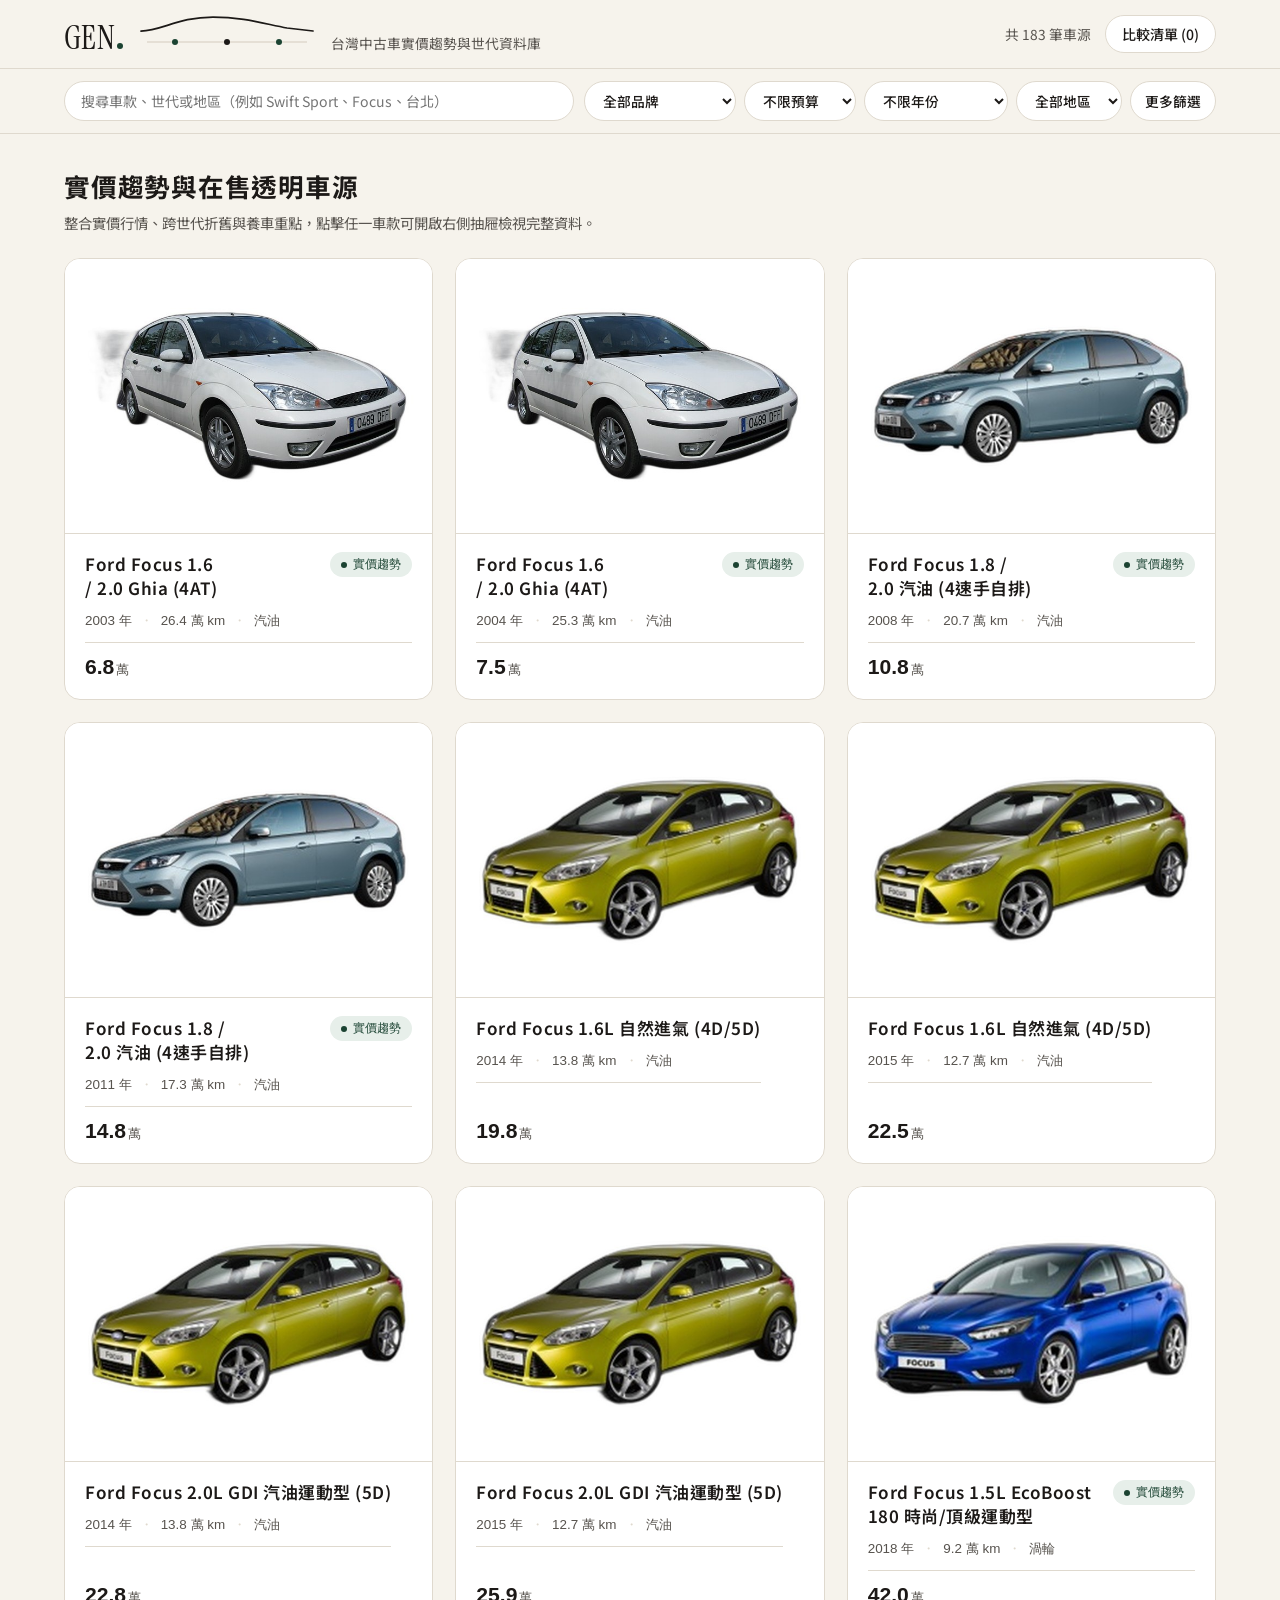
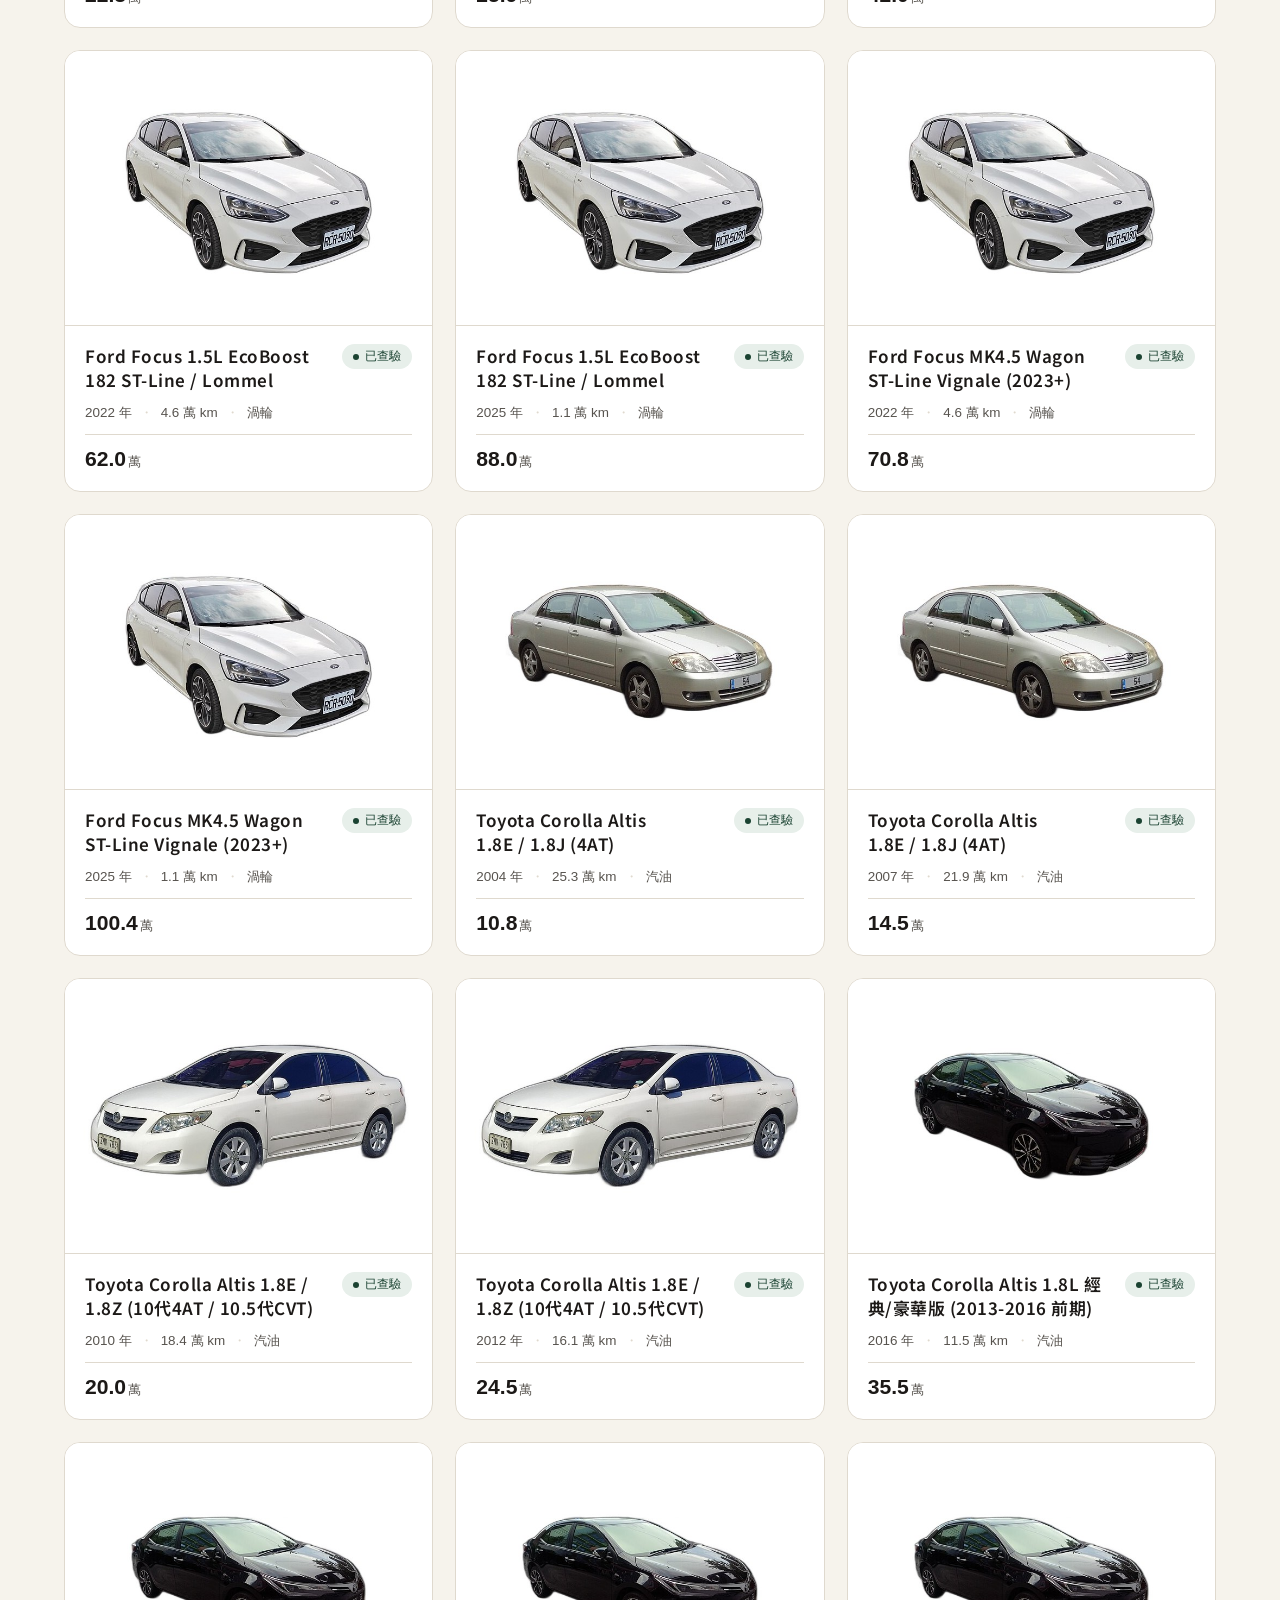
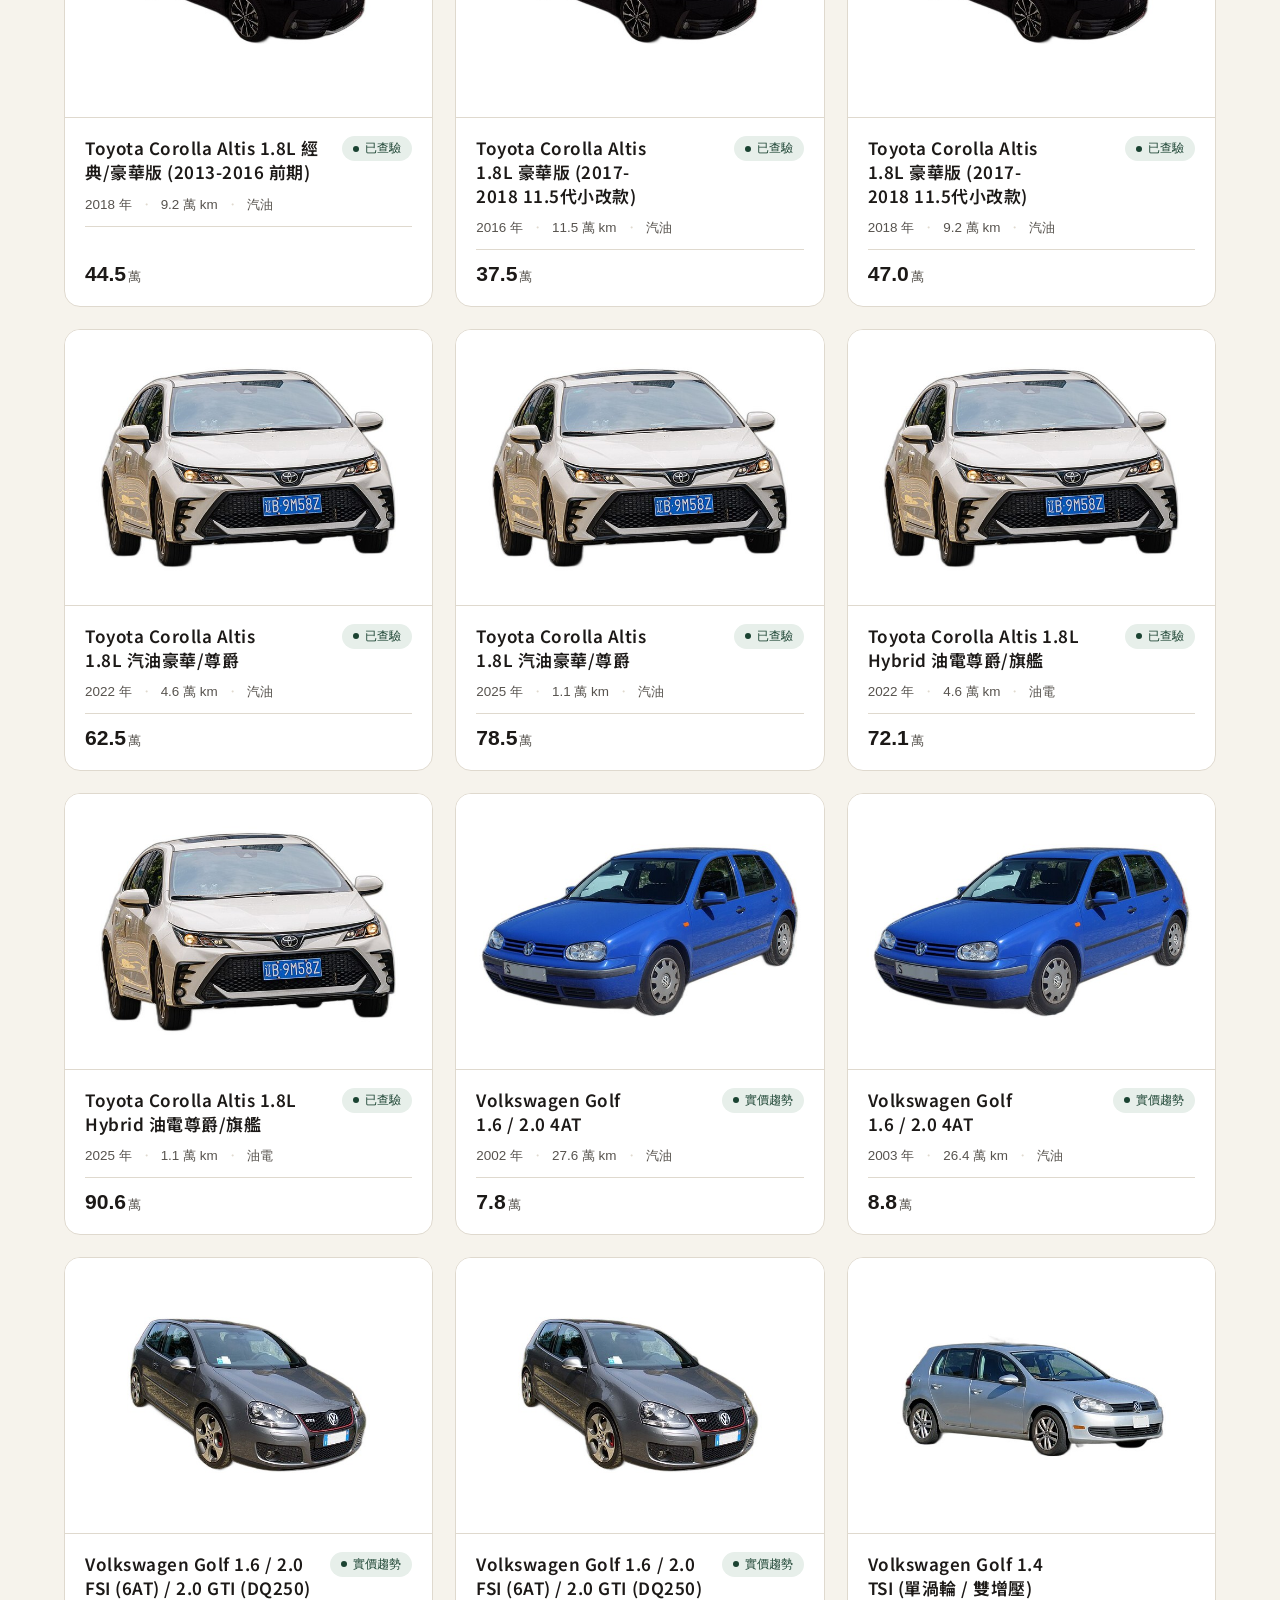
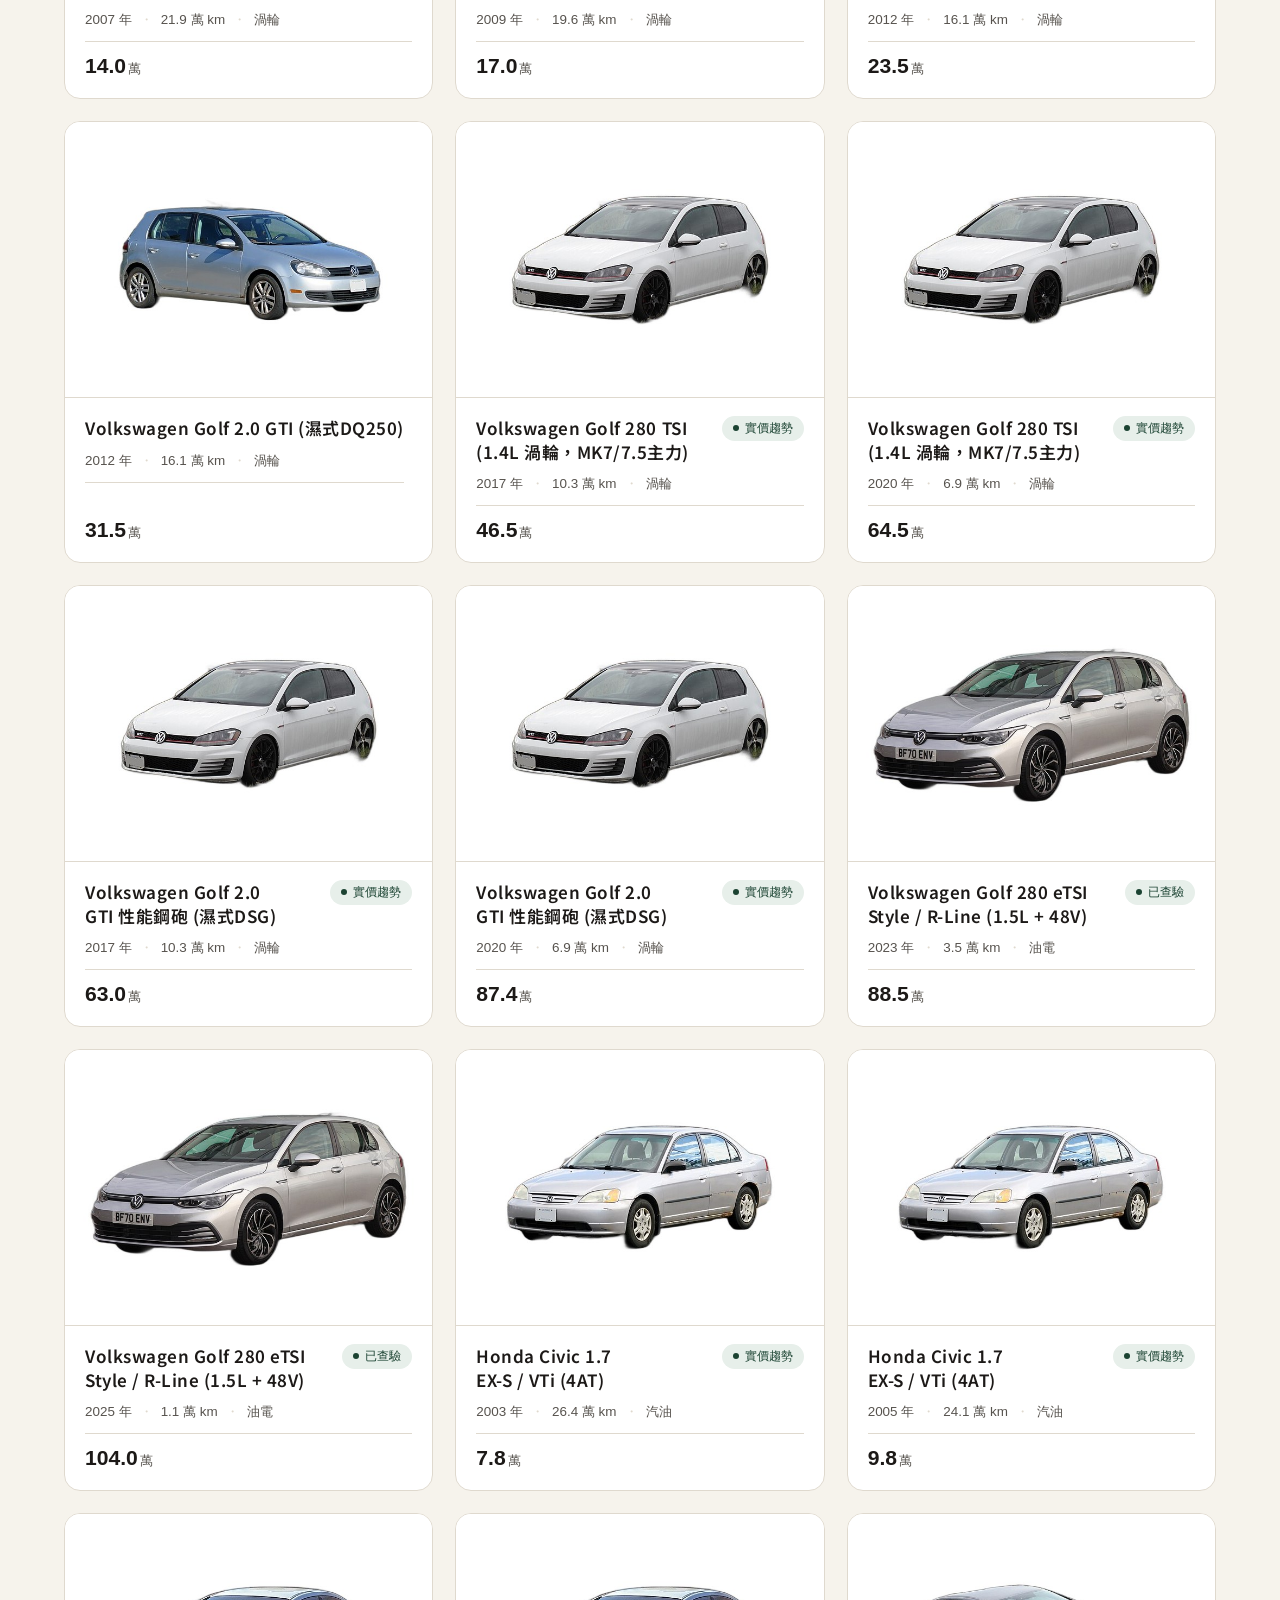
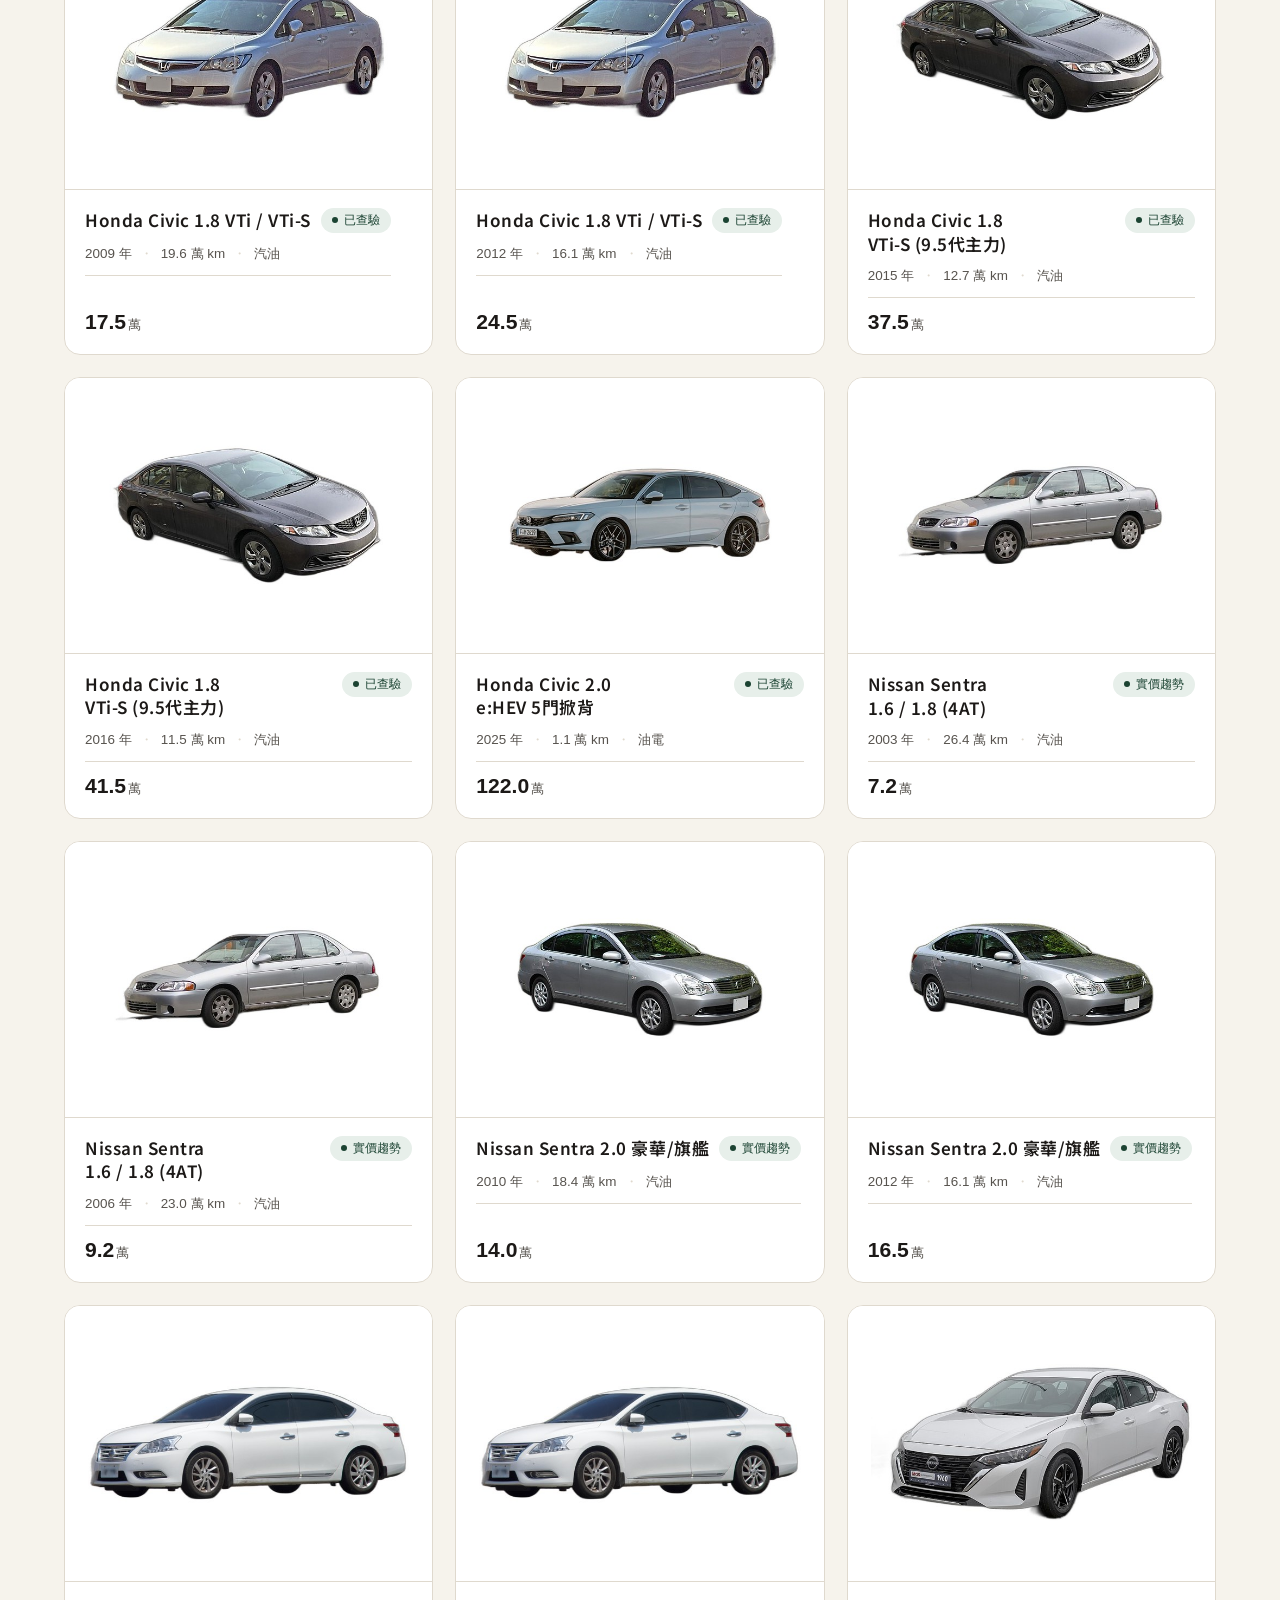
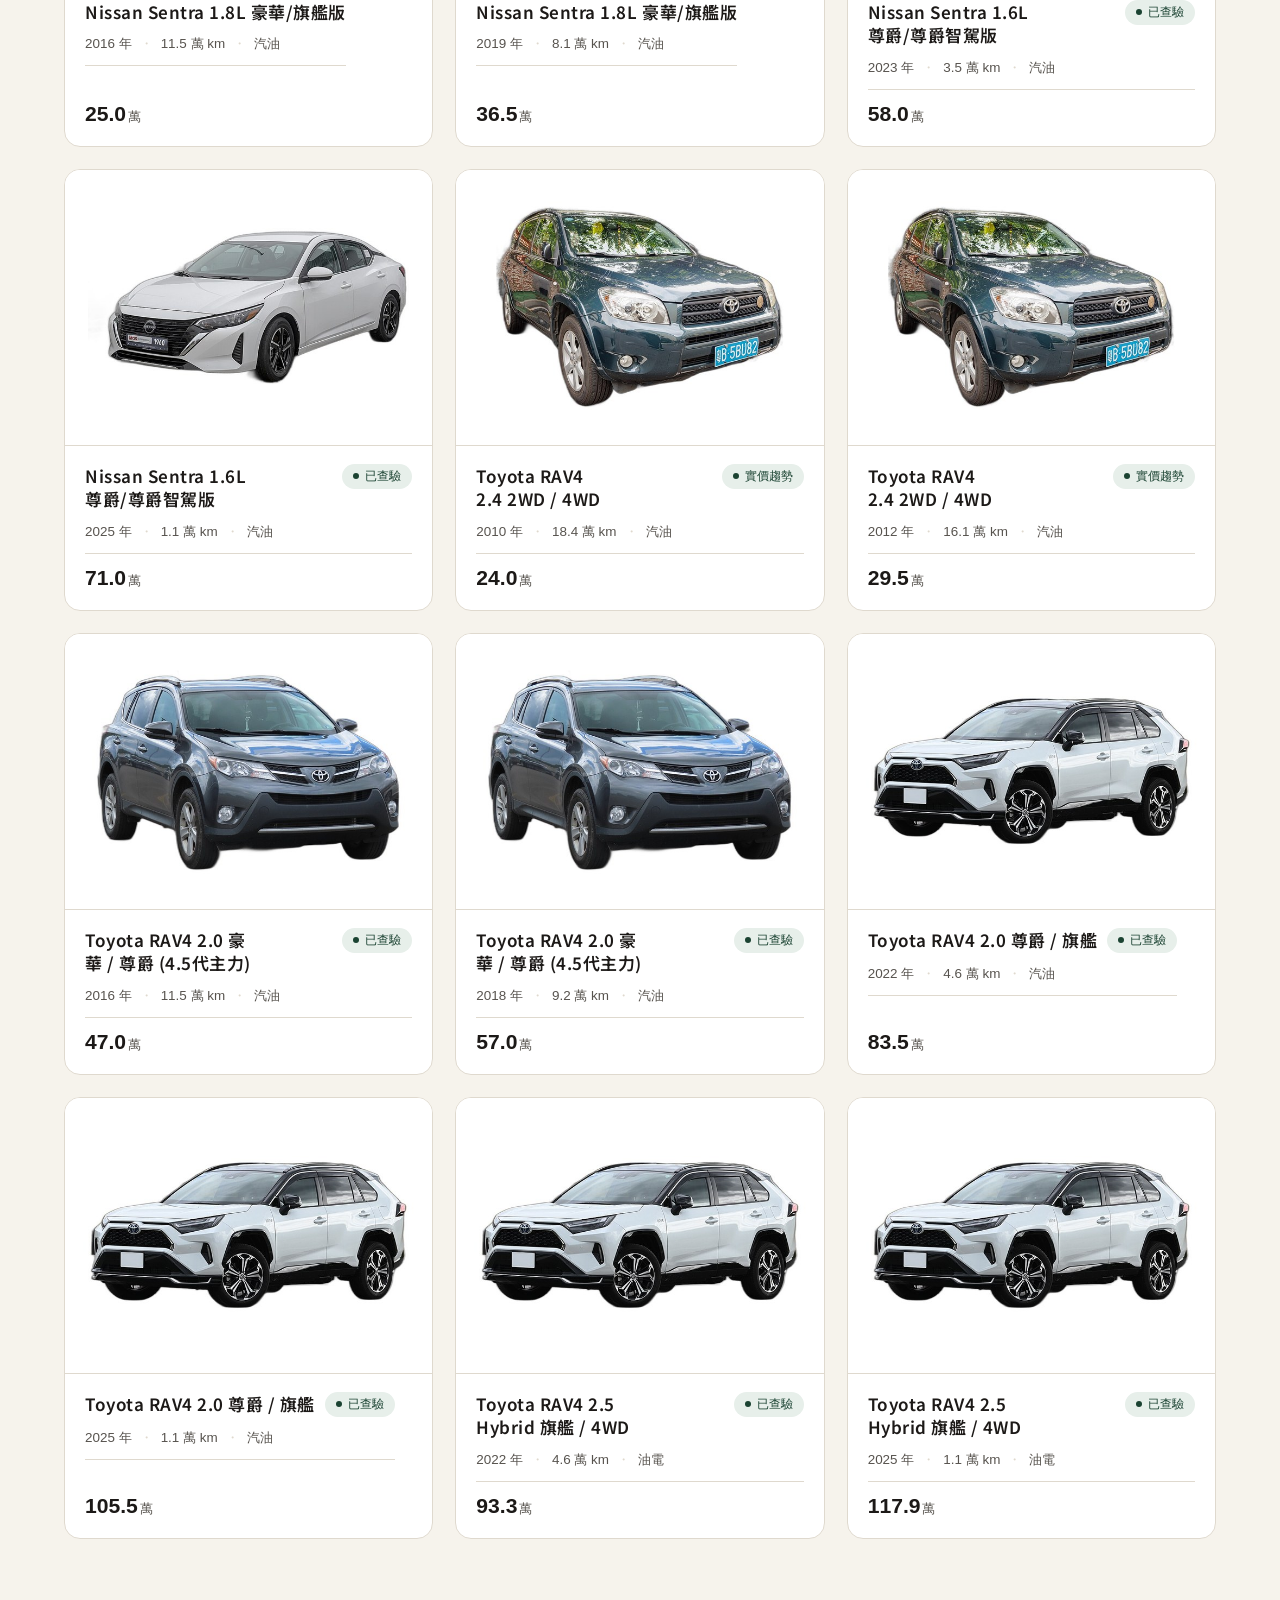
==== commit 100a8fc4: "chore: update used car market database" ====
--- a/gen-market/index.html
+++ b/gen-market/index.html
@@ -11,14 +11,21 @@
   <link rel="stylesheet" href="styles.css" />
 </head>
 <body>
-  <!-- 頂部品牌列：原生 HTML/CSS 繪製 GEN. 字標，透明底色、置左不偏移 -->
+  <!-- 頂部品牌列：原生 HTML/CSS 繪製 GEN. 字標 + Tight-cropped 車頂線條矢量圖 -->
   <header class="site-header">
     <div class="container header-inner">
-      <div class="brand-group">
+      <div class="brand-group anim-hero">
         <a href="#" class="brand-wordmark" aria-label="GEN.">GEN<span class="brand-dot" aria-hidden="true"></span></a>
+        <svg class="header-roofline-svg" viewBox="0 0 180 36" fill="none" aria-hidden="true">
+          <path d="M4 18 C24 18, 42 4, 76 4 C106 4, 128 11, 150 15 L176 18" stroke="#1C1917" stroke-width="1.75" stroke-linecap="round" stroke-linejoin="round" />
+          <line x1="10" y1="29" x2="170" y2="29" stroke="#DFD9CE" stroke-width="1.5" />
+          <circle cx="38" cy="29" r="3" fill="#1B4332" />
+          <circle cx="90" cy="29" r="3" fill="#1C1917" />
+          <circle cx="142" cy="29" r="3" fill="#1B4332" />
+        </svg>
         <span class="brand-tagline">台灣中古車實價趨勢與世代資料庫</span>
       </div>
-      <div class="header-meta">
+      <div class="header-meta anim-hero">
         <span class="result-count" id="resultCount">載入車源中...</span>
         <button type="button" class="btn-outline" id="btnCompareOpen">比較清單 (<span id="compareCount">0</span>)</button>
       </div>
@@ -26,7 +33,7 @@
   </header>
 
   <!-- 單行置頂冷靜篩選列 -->
-  <div class="sticky-filter-bar">
+  <div class="sticky-filter-bar anim-filter">
     <div class="container filter-bar-inner">
       <div class="search-wrap">
         <input
@@ -76,19 +83,11 @@
 
   <!-- 主列表區 -->
   <main class="container main-feed">
-    <div class="feed-intro">
+    <div class="feed-intro anim-hero">
       <div class="feed-intro-copy">
         <h1 class="feed-title">實價趨勢與在售透明車源</h1>
         <p class="feed-sub" id="activeFilterSummary">整合實價行情、跨世代折舊與養車重點，點擊任一車款可開啟右側抽屜檢視完整資料。</p>
       </div>
-      <!-- 極簡無外框車頂線條與三節點世代時間軸矢量圖（Tight-cropped 2D SVG） -->
-      <svg class="feed-roofline-svg" viewBox="0 0 220 44" fill="none" aria-hidden="true">
-        <path d="M12 22 C36 22, 54 6, 94 6 C128 6, 152 14, 178 18 L208 22" stroke="#1C1917" stroke-width="1.75" stroke-linecap="round" stroke-linejoin="round" />
-        <line x1="20" y1="35" x2="200" y2="35" stroke="#DFD9CE" stroke-width="1.5" />
-        <circle cx="48" cy="35" r="3.5" fill="#1B4332" />
-        <circle cx="110" cy="35" r="3.5" fill="#1C1917" />
-        <circle cx="172" cy="35" r="3.5" fill="#1B4332" />
-      </svg>
     </div>
 
     <div class="listing-grid" id="listingGrid"></div>
--- a/gen-market/styles.css
+++ b/gen-market/styles.css
@@ -89,6 +89,44 @@
   color: var(--text-stone);
 }
 
+.header-roofline-svg {
+  height: 36px;
+  width: auto;
+  display: block;
+  flex-shrink: 0;
+}
+
+/* Smooth Entrance & Scroll-Reveal Choreography */
+@keyframes gentleFadeUp {
+  from {
+    opacity: 0;
+    transform: translateY(10px);
+  }
+  to {
+    opacity: 1;
+    transform: translateY(0);
+  }
+}
+
+@keyframes softFadeIn {
+  from {
+    opacity: 0;
+    transform: translateY(6px);
+  }
+  to {
+    opacity: 1;
+    transform: translateY(0);
+  }
+}
+
+.anim-hero {
+  animation: gentleFadeUp 600ms cubic-bezier(0.22, 1, 0.36, 1) both;
+}
+
+.anim-filter {
+  animation: gentleFadeUp 600ms cubic-bezier(0.22, 1, 0.36, 1) 150ms both;
+}
+
 .header-meta {
   display: flex;
   align-items: center;
@@ -297,7 +335,17 @@
   text-align: left;
   display: flex;
   flex-direction: column;
-  transition: border-color 0.18s ease;
+  opacity: 0;
+  transform: translateY(18px);
+  transition:
+    opacity 550ms cubic-bezier(0.22, 1, 0.36, 1),
+    transform 550ms cubic-bezier(0.22, 1, 0.36, 1),
+    border-color 180ms ease;
+}
+
+.listing-card.is-visible {
+  opacity: 1;
+  transform: translateY(0);
 }
 
 .listing-card:hover {
@@ -432,7 +480,7 @@
   border-left: 1px solid var(--border-warm);
   display: flex;
   flex-direction: column;
-  animation: slideInRight 0.22s ease-out;
+  animation: slideInRight 280ms ease-out both;
 }
 
 .drawer-sm {
@@ -446,8 +494,13 @@
 }
 
 @keyframes slideInRight {
-  from { transform: translateX(24px); opacity: 0.6; }
+  from { transform: translateX(32px); opacity: 0; }
   to { transform: translateX(0); opacity: 1; }
+}
+
+.spec-item,
+.record-card {
+  animation: softFadeIn 320ms cubic-bezier(0.22, 1, 0.36, 1) both;
 }
 
 .drawer-header {
@@ -750,7 +803,23 @@
   .spec-table {
     grid-template-columns: 1fr;
   }
-  .brand-tagline {
+  .brand-tagline,
+  .header-roofline-svg {
     display: none;
   }
 }
+
+@media (prefers-reduced-motion: reduce) {
+  .anim-hero,
+  .anim-filter,
+  .drawer-panel,
+  .spec-item,
+  .record-card {
+    animation: none !important;
+  }
+  .listing-card {
+    opacity: 1 !important;
+    transform: none !important;
+    transition: border-color 180ms ease !important;
+  }
+}
